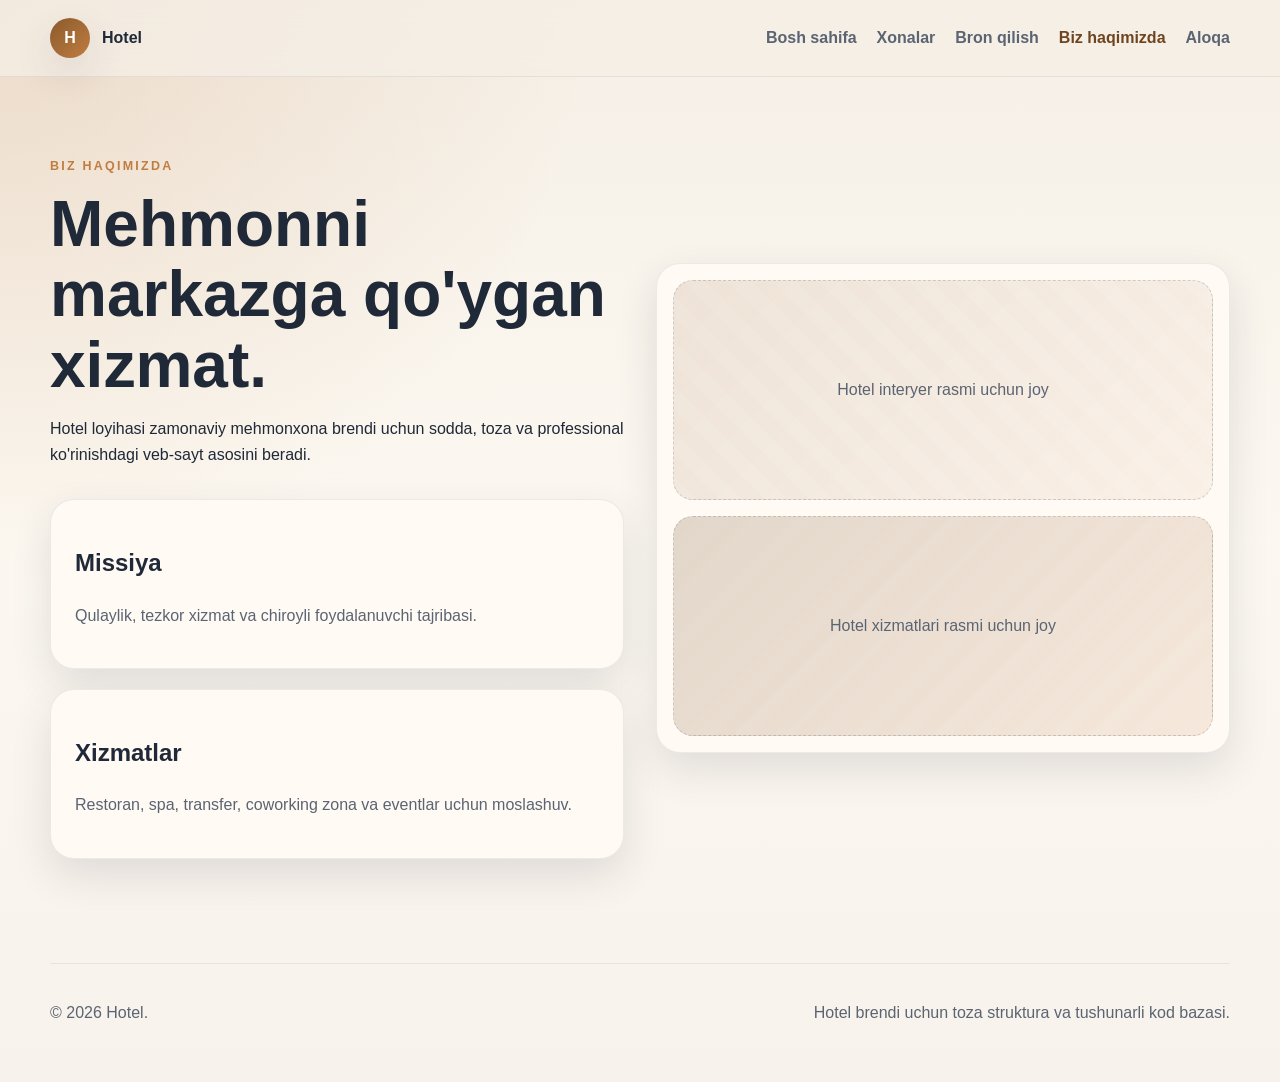
==== about.html @ 444945fe "Project initialized" ====
<!doctype html>
<html lang="uz">
  <head>
    <meta charset="UTF-8" />
    <meta name="viewport" content="width=device-width, initial-scale=1.0" />
    <meta
      name="description"
      content="Hotel haqida sahifasi - tarix, xizmatlar va jamoa."
    />
    <title>Hotel | Biz haqimizda</title>
    <link rel="stylesheet" href="css/styles.css" />
    <script src="js/main.js" defer></script>
  </head>
  <body>
    <header class="site-header" data-header>
      <div class="container nav-shell">
        <a class="brand" href="index.html"
          ><span class="brand-mark">H</span
          ><span class="brand-text">Hotel</span></a
        >
        <button
          class="nav-toggle"
          type="button"
          aria-expanded="false"
          aria-controls="site-nav"
        >
          <span></span><span></span><span></span>
          <span class="sr-only">Menyuni ochish</span>
        </button>
        <nav class="site-nav" id="site-nav" data-nav>
          <a href="index.html">Bosh sahifa</a>
          <a href="rooms.html">Xonalar</a>
          <a href="booking.html">Bron qilish</a>
          <a class="active" href="about.html">Biz haqimizda</a>
          <a href="contact.html">Aloqa</a>
        </nav>
      </div>
    </header>

    <main class="section" data-reveal>
      <div class="container about-layout">
        <div>
          <p class="eyebrow">Biz haqimizda</p>
          <h1>Mehmonni markazga qo'ygan xizmat.</h1>
          <p>
            Hotel loyihasi zamonaviy mehmonxona brendi uchun sodda, toza va
            professional ko'rinishdagi veb-sayt asosini beradi.
          </p>
          <div class="timeline">
            <article class="card timeline-item">
              <h2>Missiya</h2>
              <p>
                Qulaylik, tezkor xizmat va chiroyli foydalanuvchi tajribasi.
              </p>
            </article>
            <article class="card timeline-item">
              <h2>Xizmatlar</h2>
              <p>
                Restoran, spa, transfer, coworking zona va eventlar uchun
                moslashuv.
              </p>
            </article>
          </div>
        </div>
        <div class="card image-stack">
          <div class="image-placeholder image-placeholder--medium">
            Hotel interyer rasmi uchun joy
          </div>
          <div
            class="image-placeholder image-placeholder--medium image-placeholder--accent"
          >
            Hotel xizmatlari rasmi uchun joy
          </div>
        </div>
      </div>
    </main>

    <footer class="site-footer">
      <div class="container footer-grid">
        <p>&copy; <span data-year></span> Hotel.</p>
        <p>Hotel brendi uchun toza struktura va tushunarli kod bazasi.</p>
      </div>
    </footer>
  </body>
</html>
---- css/styles.css ----
:root {
  --bg: #f5efe6;
  --bg-alt: #efe4d3;
  --surface: #fffaf4;
  --surface-strong: #ffffff;
  --text: #1f2937;
  --muted: #5b6472;
  --brand: #8a5a2b;
  --brand-dark: #6f4520;
  --accent: #c07d41;
  --border: rgba(31, 41, 55, 0.12);
  --shadow: 0 16px 40px rgba(31, 41, 55, 0.12);
  --radius: 24px;
  --container: 1180px;
}

* {
  box-sizing: border-box;
}

html {
  scroll-behavior: smooth;
}

body {
  margin: 0;
  font-family: 'Segoe UI', 'Helvetica Neue', Arial, sans-serif;
  background:
    radial-gradient(
      circle at top left,
      rgba(192, 125, 65, 0.18),
      transparent 35%
    ),
    linear-gradient(180deg, var(--bg), #fcf8f1 50%, #f7f2eb 100%);
  color: var(--text);
  line-height: 1.6;
}

a {
  color: inherit;
  text-decoration: none;
}

img {
  max-width: 100%;
  display: block;
}

button,
input,
select,
textarea {
  font: inherit;
}

.container {
  width: min(100% - 2rem, var(--container));
  margin-inline: auto;
}

.section {
  padding: 5rem 0;
}

.section-muted {
  background: rgba(255, 255, 255, 0.55);
}

.site-header {
  position: sticky;
  top: 0;
  z-index: 20;
  backdrop-filter: blur(16px);
  background: rgba(245, 239, 230, 0.78);
  border-bottom: 1px solid rgba(31, 41, 55, 0.08);
}

.nav-shell {
  min-height: 76px;
  display: flex;
  align-items: center;
  justify-content: space-between;
  gap: 1rem;
}

.brand {
  display: inline-flex;
  align-items: center;
  gap: 0.75rem;
  font-weight: 700;
}

.brand-mark {
  width: 2.5rem;
  height: 2.5rem;
  display: grid;
  place-items: center;
  border-radius: 50%;
  color: #fff;
  background: linear-gradient(135deg, var(--brand), var(--accent));
  box-shadow: var(--shadow);
}

.site-nav {
  display: flex;
  align-items: center;
  gap: 1.25rem;
}

.site-nav a {
  color: var(--muted);
  font-weight: 600;
  transition: color 0.2s ease;
}

.site-nav a:hover,
.site-nav a.active {
  color: var(--brand-dark);
}

.nav-toggle {
  display: none;
  width: 3rem;
  height: 3rem;
  border: 1px solid var(--border);
  border-radius: 14px;
  background: var(--surface);
  align-items: center;
  justify-content: center;
  gap: 0.22rem;
  flex-direction: column;
}

.nav-toggle span {
  width: 1.25rem;
  height: 2px;
  border-radius: 999px;
  background: var(--text);
}

.hero-grid,
.split-layout,
.booking-layout,
.about-layout,
.contact-layout {
  display: grid;
  gap: 2rem;
  align-items: center;
}

.hero-grid,
.split-layout,
.about-layout,
.contact-layout {
  grid-template-columns: repeat(2, minmax(0, 1fr));
}

.hero-copy h1,
.section-heading h2,
.booking-layout h1,
.about-layout h1,
.contact-card h1 {
  margin: 0 0 1rem;
  line-height: 1.1;
}

.hero-copy h1,
.booking-layout h1,
.about-layout h1,
.contact-card h1 {
  font-size: clamp(2.5rem, 5vw, 4.75rem);
}

.section-heading {
  margin-bottom: 2rem;
}

.section-heading h2 {
  font-size: clamp(1.9rem, 3vw, 2.75rem);
}

.eyebrow {
  margin: 0 0 0.75rem;
  text-transform: uppercase;
  letter-spacing: 0.18em;
  font-size: 0.78rem;
  font-weight: 700;
  color: var(--accent);
}

.hero-copy p,
.section-heading p,
.feature-card p,
.room-card p,
.summary-note,
.timeline-item p,
.contact-info p {
  color: var(--muted);
}

.hero-actions {
  display: flex;
  flex-wrap: wrap;
  gap: 1rem;
  margin: 2rem 0;
}

.btn {
  display: inline-flex;
  align-items: center;
  justify-content: center;
  min-height: 3rem;
  padding: 0.85rem 1.25rem;
  border-radius: 999px;
  border: 1px solid transparent;
  font-weight: 700;
  transition:
    transform 0.2s ease,
    background 0.2s ease,
    border-color 0.2s ease;
}

.btn:hover {
  transform: translateY(-1px);
}

.btn-primary {
  color: #fff;
  background: linear-gradient(135deg, var(--brand), var(--accent));
}

.btn-secondary,
.filter-btn {
  background: var(--surface);
  border-color: var(--border);
  color: var(--text);
}

.hero-stats {
  list-style: none;
  padding: 0;
  margin: 2rem 0 0;
  display: grid;
  grid-template-columns: repeat(3, minmax(0, 1fr));
  gap: 1rem;
}

.hero-stats li,
.summary-row {
  padding: 1rem;
  border-radius: 18px;
  background: rgba(255, 255, 255, 0.68);
  border: 1px solid rgba(31, 41, 55, 0.08);
}

.hero-stats strong {
  display: block;
  font-size: 1.7rem;
}

.card {
  background: var(--surface);
  border: 1px solid rgba(31, 41, 55, 0.08);
  border-radius: var(--radius);
  box-shadow: var(--shadow);
}

.hero-visual {
  position: relative;
  padding: 1rem;
}

.floating-card {
  position: absolute;
  right: 1.5rem;
  bottom: 1.5rem;
  padding: 1rem 1.25rem;
  border-radius: 18px;
  background: rgba(255, 255, 255, 0.92);
  box-shadow: var(--shadow);
}

.feature-grid,
.room-grid,
.timeline {
  display: grid;
  gap: 1.25rem;
}

.feature-grid {
  grid-template-columns: repeat(3, minmax(0, 1fr));
}

.feature-card,
.timeline-item,
.summary-card,
.form-card,
.contact-card,
.contact-info,
.checklist-card {
  padding: 1.5rem;
}

.split-heading {
  display: flex;
  align-items: flex-end;
  justify-content: space-between;
  gap: 1rem;
  flex-wrap: wrap;
}

.room-filters {
  display: flex;
  flex-wrap: wrap;
  gap: 0.75rem;
}

.filter-btn {
  padding: 0.8rem 1rem;
  border-radius: 999px;
  cursor: pointer;
}

.filter-btn.is-active {
  color: #fff;
  background: var(--brand);
  border-color: var(--brand);
}

.room-grid {
  grid-template-columns: repeat(2, minmax(0, 1fr));
}

.room-card {
  overflow: hidden;
}

.room-card-body {
  padding: 1.25rem;
}

.room-meta {
  display: flex;
  align-items: center;
  justify-content: space-between;
  gap: 1rem;
  margin-top: 1rem;
}

.booking-layout,
.contact-layout {
  grid-template-columns: 1.15fr 0.85fr;
}

.booking-form,
.contact-form {
  display: grid;
  gap: 1rem;
}

.booking-form label,
.contact-form label {
  display: grid;
  gap: 0.45rem;
  font-weight: 600;
}

.booking-form input,
.booking-form select,
.contact-form input,
.contact-form textarea {
  width: 100%;
  padding: 0.9rem 1rem;
  border-radius: 14px;
  border: 1px solid var(--border);
  background: rgba(255, 255, 255, 0.8);
}

.summary-row {
  display: flex;
  justify-content: space-between;
  align-items: center;
  margin-bottom: 1rem;
}

.timeline {
  margin-top: 2rem;
}

.image-stack {
  padding: 1rem;
  display: grid;
  gap: 1rem;
}

.image-placeholder {
  border-radius: 20px;
  border: 1px dashed rgba(31, 41, 55, 0.18);
  display: grid;
  place-items: center;
  text-align: center;
  color: var(--muted);
  background:
    linear-gradient(135deg, rgba(138, 90, 43, 0.14), rgba(192, 125, 65, 0.08)),
    repeating-linear-gradient(
      45deg,
      rgba(255, 255, 255, 0.3) 0 16px,
      transparent 16px 32px
    );
}

.image-placeholder--large {
  min-height: 460px;
}

.image-placeholder--medium {
  min-height: 220px;
}

.image-placeholder--room {
  min-height: 220px;
  border-radius: 0;
}

.image-placeholder--map {
  min-height: 230px;
  margin-top: 1rem;
}

.image-placeholder--accent {
  background:
    linear-gradient(135deg, rgba(111, 69, 32, 0.2), rgba(192, 125, 65, 0.14)),
    repeating-linear-gradient(
      135deg,
      rgba(255, 255, 255, 0.22) 0 14px,
      transparent 14px 28px
    );
}

.text-link {
  display: inline-flex;
  margin-top: 1rem;
  font-weight: 700;
  color: var(--brand-dark);
}

.clean-list {
  margin: 0;
  padding-left: 1.15rem;
  display: grid;
  gap: 0.8rem;
}

.site-footer {
  padding: 1.5rem 0 2.5rem;
  color: var(--muted);
}

.footer-grid {
  display: flex;
  justify-content: space-between;
  gap: 1rem;
  flex-wrap: wrap;
  border-top: 1px solid rgba(31, 41, 55, 0.08);
  padding-top: 1.25rem;
}

.sr-only {
  position: absolute;
  width: 1px;
  height: 1px;
  padding: 0;
  margin: -1px;
  overflow: hidden;
  clip: rect(0, 0, 0, 0);
  white-space: nowrap;
  border: 0;
}

[data-reveal] {
  opacity: 0;
  transform: translateY(18px);
  transition:
    opacity 0.7s ease,
    transform 0.7s ease;
}

[data-reveal].is-visible {
  opacity: 1;
  transform: translateY(0);
}

@media (max-width: 900px) {
  .hero-grid,
  .split-layout,
  .feature-grid,
  .room-grid,
  .booking-layout,
  .about-layout,
  .contact-layout {
    grid-template-columns: 1fr;
  }

  .nav-toggle {
    display: inline-flex;
  }

  .site-nav {
    position: absolute;
    top: 76px;
    right: 1rem;
    left: 1rem;
    display: grid;
    gap: 0;
    background: rgba(255, 250, 244, 0.98);
    border: 1px solid rgba(31, 41, 55, 0.08);
    border-radius: 20px;
    overflow: hidden;
    box-shadow: var(--shadow);
    max-height: 0;
    opacity: 0;
    pointer-events: none;
    transition:
      max-height 0.25s ease,
      opacity 0.25s ease;
  }

  .site-nav.is-open {
    max-height: 420px;
    opacity: 1;
    pointer-events: auto;
  }

  .site-nav a {
    padding: 1rem 1.1rem;
    border-bottom: 1px solid rgba(31, 41, 55, 0.06);
  }

  .site-nav a:last-child {
    border-bottom: 0;
  }

  .hero-stats {
    grid-template-columns: 1fr;
  }
}

@media (max-width: 640px) {
  .section {
    padding: 3.5rem 0;
  }

  .container {
    width: min(100% - 1.2rem, var(--container));
  }

  .floating-card {
    position: static;
    margin-top: 1rem;
  }

  .room-meta,
  .summary-row,
  .footer-grid {
    flex-direction: column;
    align-items: flex-start;
  }
}
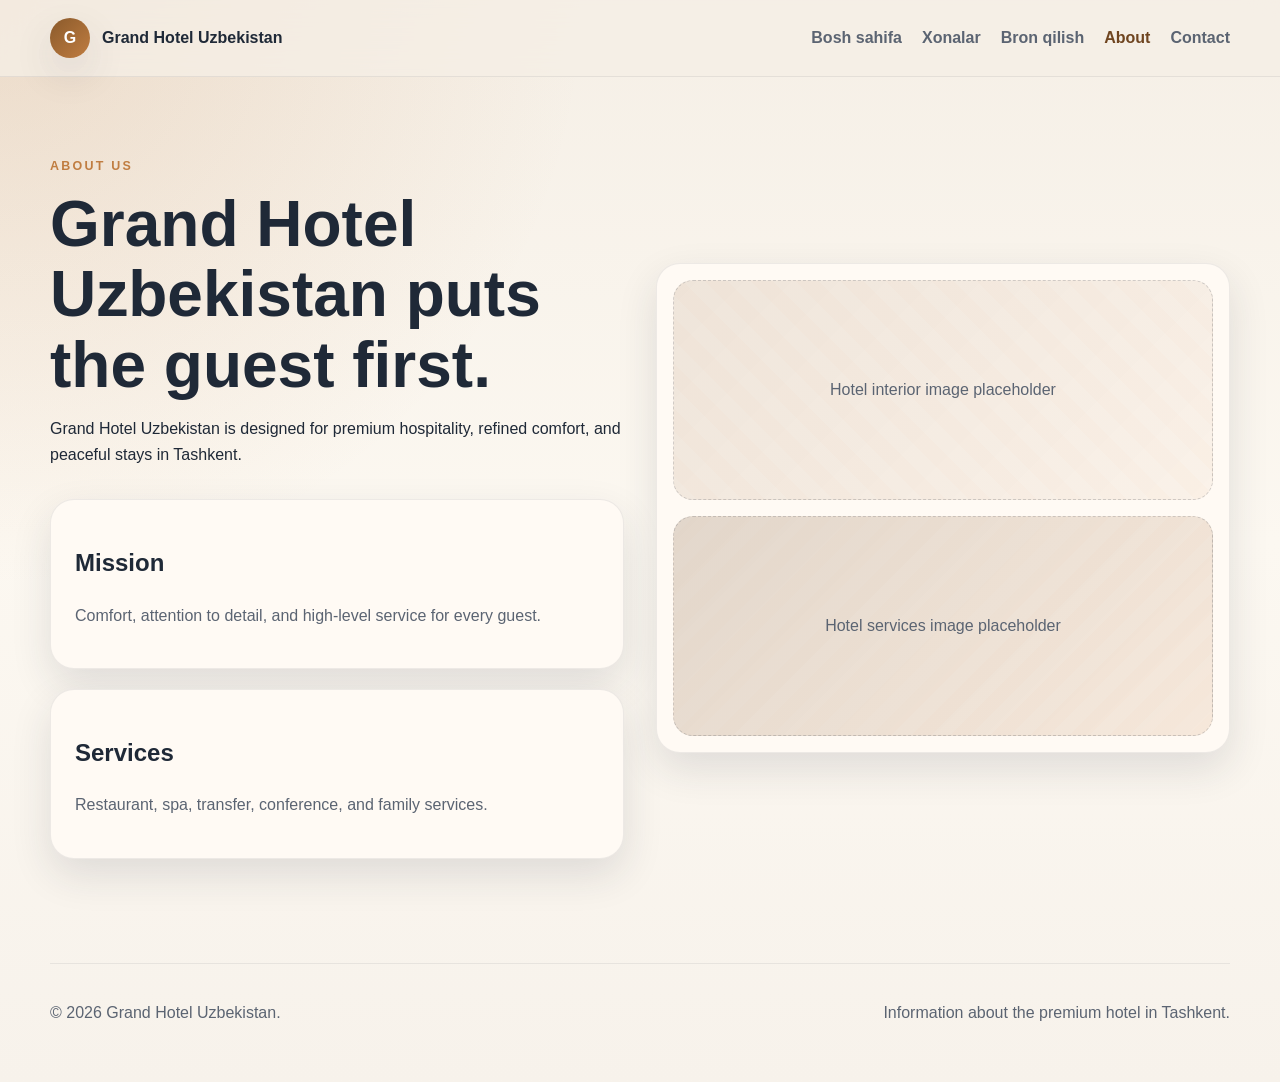
==== commit 1fb60c5b: "Change language" ====
--- a/about.html
+++ b/about.html
@@ -1,13 +1,13 @@
 <!doctype html>
-<html lang="uz">
+<html lang="en">
   <head>
     <meta charset="UTF-8" />
     <meta name="viewport" content="width=device-width, initial-scale=1.0" />
     <meta
       name="description"
-      content="Hotel haqida sahifasi - tarix, xizmatlar va jamoa."
+      content="About Grand Hotel Uzbekistan - history, services, and hotel atmosphere."
     />
-    <title>Hotel | Biz haqimizda</title>
+    <title>Grand Hotel Uzbekistan | About</title>
     <link rel="stylesheet" href="css/styles.css" />
     <script src="js/main.js" defer></script>
   </head>
@@ -15,8 +15,8 @@
     <header class="site-header" data-header>
       <div class="container nav-shell">
         <a class="brand" href="index.html"
-          ><span class="brand-mark">H</span
-          ><span class="brand-text">Hotel</span></a
+          ><span class="brand-mark">G</span
+          ><span class="brand-text">Grand Hotel Uzbekistan</span></a
         >
         <button
           class="nav-toggle"
@@ -31,8 +31,8 @@
           <a href="index.html">Bosh sahifa</a>
           <a href="rooms.html">Xonalar</a>
           <a href="booking.html">Bron qilish</a>
-          <a class="active" href="about.html">Biz haqimizda</a>
-          <a href="contact.html">Aloqa</a>
+          <a class="active" href="about.html">About</a>
+          <a href="contact.html">Contact</a>
         </nav>
       </div>
     </header>
@@ -40,36 +40,34 @@
     <main class="section" data-reveal>
       <div class="container about-layout">
         <div>
-          <p class="eyebrow">Biz haqimizda</p>
-          <h1>Mehmonni markazga qo'ygan xizmat.</h1>
+          <p class="eyebrow">About us</p>
+          <h1>Grand Hotel Uzbekistan puts the guest first.</h1>
           <p>
-            Hotel loyihasi zamonaviy mehmonxona brendi uchun sodda, toza va
-            professional ko'rinishdagi veb-sayt asosini beradi.
+            Grand Hotel Uzbekistan is designed for premium hospitality, refined
+            comfort, and peaceful stays in Tashkent.
           </p>
           <div class="timeline">
             <article class="card timeline-item">
-              <h2>Missiya</h2>
+              <h2>Mission</h2>
               <p>
-                Qulaylik, tezkor xizmat va chiroyli foydalanuvchi tajribasi.
+                Comfort, attention to detail, and high-level service for every
+                guest.
               </p>
             </article>
             <article class="card timeline-item">
-              <h2>Xizmatlar</h2>
-              <p>
-                Restoran, spa, transfer, coworking zona va eventlar uchun
-                moslashuv.
-              </p>
+              <h2>Services</h2>
+              <p>Restaurant, spa, transfer, conference, and family services.</p>
             </article>
           </div>
         </div>
         <div class="card image-stack">
           <div class="image-placeholder image-placeholder--medium">
-            Hotel interyer rasmi uchun joy
+            Hotel interior image placeholder
           </div>
           <div
             class="image-placeholder image-placeholder--medium image-placeholder--accent"
           >
-            Hotel xizmatlari rasmi uchun joy
+            Hotel services image placeholder
           </div>
         </div>
       </div>
@@ -77,8 +75,8 @@
 
     <footer class="site-footer">
       <div class="container footer-grid">
-        <p>&copy; <span data-year></span> Hotel.</p>
-        <p>Hotel brendi uchun toza struktura va tushunarli kod bazasi.</p>
+        <p>&copy; <span data-year></span> Grand Hotel Uzbekistan.</p>
+        <p>Information about the premium hotel in Tashkent.</p>
       </div>
     </footer>
   </body>
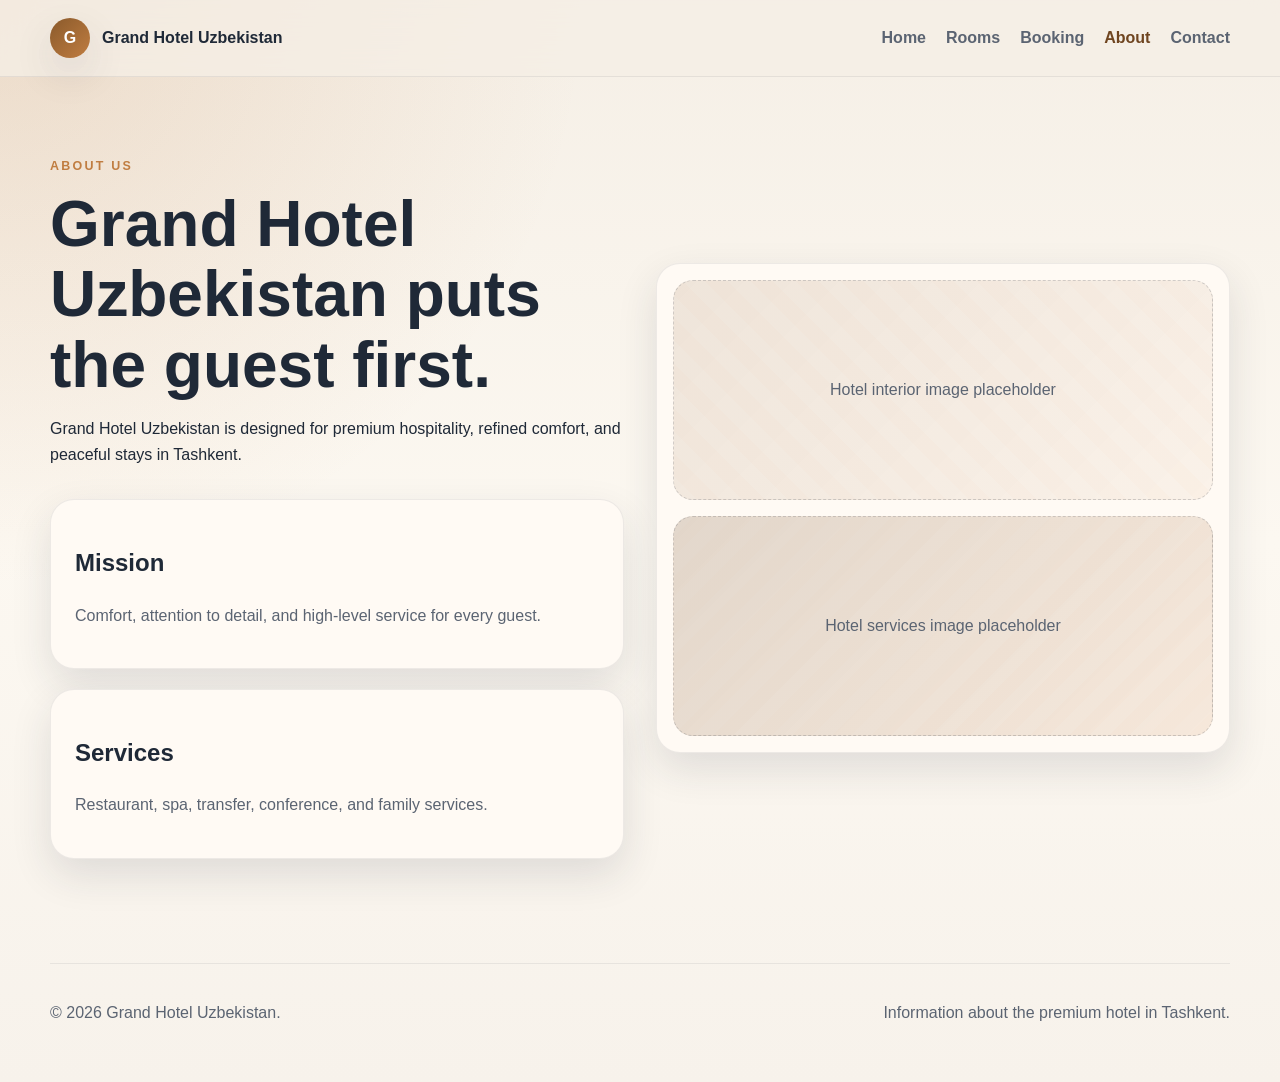
==== commit 55893a21: "Hello World Co-authored-by: Copilot <copilot@github.com>" ====
--- a/about.html
+++ b/about.html
@@ -25,12 +25,12 @@
           aria-controls="site-nav"
         >
           <span></span><span></span><span></span>
-          <span class="sr-only">Menyuni ochish</span>
+          <span class="sr-only">Open menu</span>
         </button>
         <nav class="site-nav" id="site-nav" data-nav>
-          <a href="index.html">Bosh sahifa</a>
-          <a href="rooms.html">Xonalar</a>
-          <a href="booking.html">Bron qilish</a>
+          <a href="index.html">Home</a>
+          <a href="rooms.html">Rooms</a>
+          <a href="booking.html">Booking</a>
           <a class="active" href="about.html">About</a>
           <a href="contact.html">Contact</a>
         </nav>
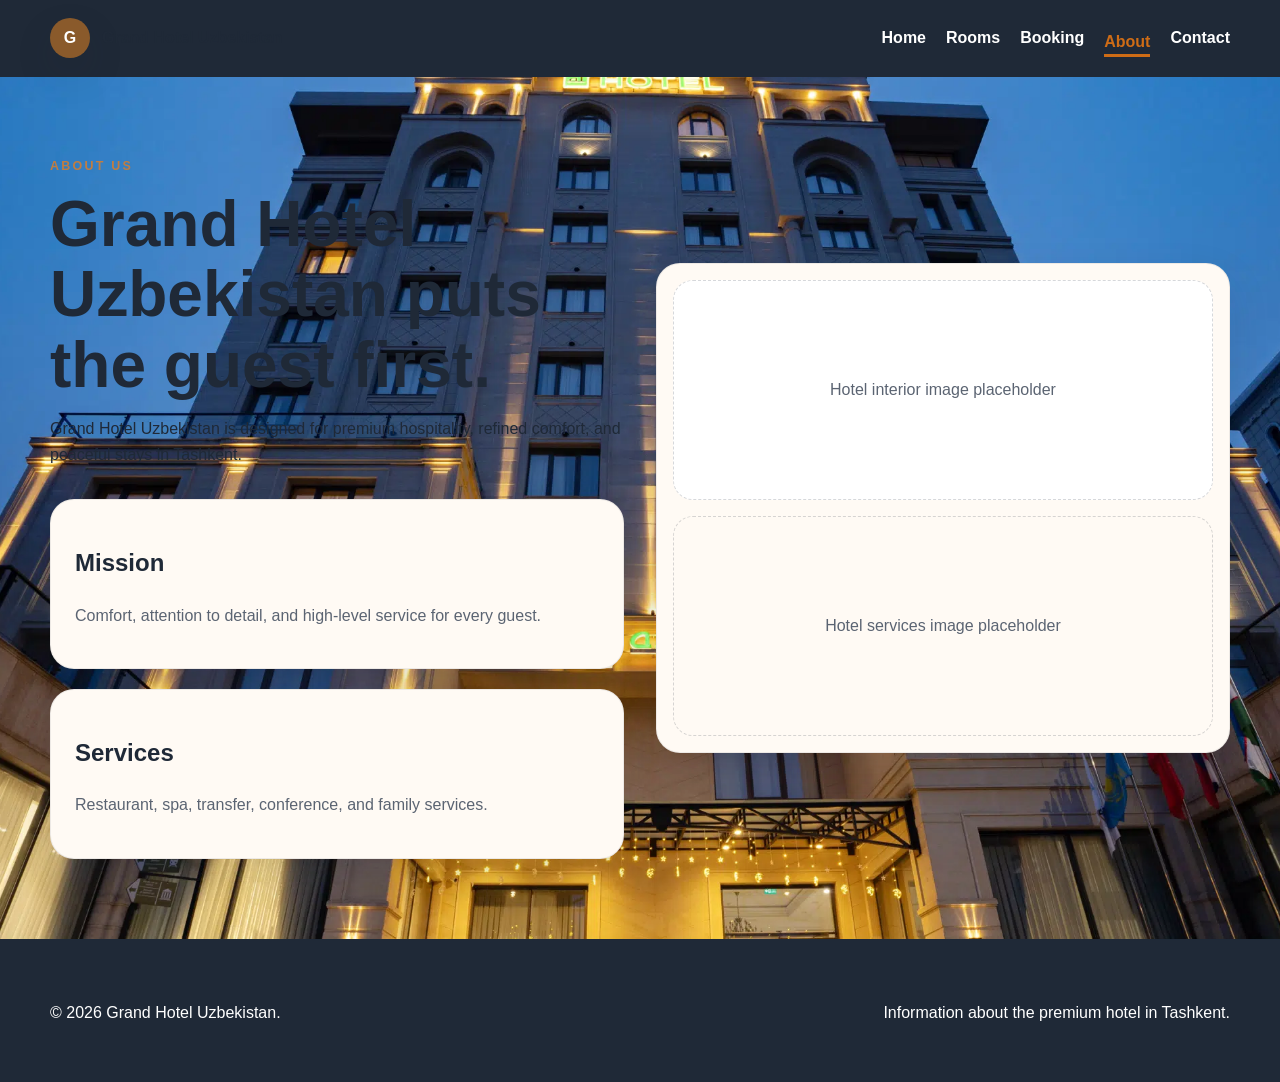
==== commit 97647374: "Project updated" ====
--- a/about.html
+++ b/about.html
@@ -37,7 +37,7 @@
       </div>
     </header>
 
-    <main class="section" data-reveal>
+    <main class="section about-section" data-reveal>
       <div class="container about-layout">
         <div>
           <p class="eyebrow">About us</p>
--- a/css/styles.css
+++ b/css/styles.css
@@ -6,7 +6,7 @@
   --text: #1f2937;
   --muted: #5b6472;
   --brand: #8a5a2b;
-  --brand-dark: #6f4520;
+  --brand-dark: #ce6c16;
   --accent: #c07d41;
   --border: rgba(31, 41, 55, 0.12);
   --shadow: 0 16px 40px rgba(31, 41, 55, 0.12);
@@ -25,13 +25,8 @@
 body {
   margin: 0;
   font-family: 'Segoe UI', 'Helvetica Neue', Arial, sans-serif;
-  background:
-    radial-gradient(
-      circle at top left,
-      rgba(192, 125, 65, 0.18),
-      transparent 35%
-    ),
-    linear-gradient(180deg, var(--bg), #fcf8f1 50%, #f7f2eb 100%);
+  background: url('../assets/images/bg-pattern.webp') center top / cover
+    no-repeat;
   color: var(--text);
   line-height: 1.6;
 }
@@ -63,15 +58,22 @@
 }
 
 .section-muted {
-  background: rgba(255, 255, 255, 0.55);
+  background: var(--surface);
+}
+
+.about-section {
+  background: transparent;
+}
+
+.contact-section {
+  background: transparent;
 }
 
 .site-header {
   position: sticky;
   top: 0;
   z-index: 20;
-  backdrop-filter: blur(16px);
-  background: rgba(245, 239, 230, 0.78);
+  background: #1f2937;
   border-bottom: 1px solid rgba(31, 41, 55, 0.08);
 }
 
@@ -97,7 +99,7 @@
   place-items: center;
   border-radius: 50%;
   color: #fff;
-  background: linear-gradient(135deg, var(--brand), var(--accent));
+  background: var(--brand);
   box-shadow: var(--shadow);
 }
 
@@ -108,14 +110,17 @@
 }
 
 .site-nav a {
-  color: var(--muted);
+  color: #ffffff;
   font-weight: 600;
-  transition: color 0.2s ease;
+  transition: color 0.5s ease;
 }
 
 .site-nav a:hover,
 .site-nav a.active {
   color: var(--brand-dark);
+  border-bottom: 3px solid var(--brand-dark);
+  position: relative;
+  top: 5px;
 }
 
 .nav-toggle {
@@ -136,6 +141,32 @@
   height: 2px;
   border-radius: 999px;
   background: var(--text);
+}
+
+.hero {
+  position: relative;
+  background: transparent;
+  overflow: hidden;
+}
+
+.hero .container {
+  position: relative;
+  z-index: 1;
+}
+
+.hero-copy {
+  padding: 2rem;
+  border-radius: var(--radius);
+  background: var(--surface-strong);
+  border: 1px solid rgba(31, 41, 55, 0.08);
+  box-shadow: var(--shadow);
+}
+
+.hero .hero-copy h1,
+.hero .hero-copy p,
+.hero .eyebrow {
+  color: var(--text) !important;
+  text-shadow: none;
 }
 
 .hero-grid,
@@ -203,6 +234,17 @@
   flex-wrap: wrap;
   gap: 1rem;
   margin: 2rem 0;
+}
+
+.hero .btn-secondary {
+  background: var(--surface) !important;
+  border-color: var(--border) !important;
+  color: var(--text) !important;
+}
+
+.hero .btn-secondary:hover {
+  background: var(--surface-strong) !important;
+  border-color: var(--brand) !important;
 }
 
 .btn {
@@ -226,7 +268,7 @@
 
 .btn-primary {
   color: #fff;
-  background: linear-gradient(135deg, var(--brand), var(--accent));
+  background: var(--brand);
 }
 
 .btn-secondary,
@@ -245,17 +287,25 @@
   gap: 1rem;
 }
 
-.hero-stats li,
-.summary-row {
-  padding: 1rem;
+.hero .hero-stats li {
+  padding: 1.5rem;
   border-radius: 18px;
-  background: rgba(255, 255, 255, 0.68);
-  border: 1px solid rgba(31, 41, 55, 0.08);
-}
-
-.hero-stats strong {
+  background: var(--surface-strong) !important;
+  border: 1px solid rgba(31, 41, 55, 0.08) !important;
+  text-align: center;
+}
+
+.hero .hero-stats strong {
+  color: var(--brand-dark);
   display: block;
-  font-size: 1.7rem;
+  font-size: 1.9rem;
+  margin-bottom: 0.5rem;
+}
+
+.hero .hero-stats span {
+  color: var(--muted);
+  font-size: 0.95rem;
+  display: block;
 }
 
 .card {
@@ -276,7 +326,7 @@
   bottom: 1.5rem;
   padding: 1rem 1.25rem;
   border-radius: 18px;
-  background: rgba(255, 255, 255, 0.92);
+  background: var(--surface-strong);
   box-shadow: var(--shadow);
 }
 
@@ -373,7 +423,7 @@
   padding: 0.9rem 1rem;
   border-radius: 14px;
   border: 1px solid var(--border);
-  background: rgba(255, 255, 255, 0.8);
+  background: var(--surface-strong);
 }
 
 .summary-row {
@@ -400,13 +450,7 @@
   place-items: center;
   text-align: center;
   color: var(--muted);
-  background:
-    linear-gradient(135deg, rgba(138, 90, 43, 0.14), rgba(192, 125, 65, 0.08)),
-    repeating-linear-gradient(
-      45deg,
-      rgba(255, 255, 255, 0.3) 0 16px,
-      transparent 16px 32px
-    );
+  background: var(--surface-strong);
 }
 
 .image-placeholder--large {
@@ -428,13 +472,7 @@
 }
 
 .image-placeholder--accent {
-  background:
-    linear-gradient(135deg, rgba(111, 69, 32, 0.2), rgba(192, 125, 65, 0.14)),
-    repeating-linear-gradient(
-      135deg,
-      rgba(255, 255, 255, 0.22) 0 14px,
-      transparent 14px 28px
-    );
+  background: var(--surface);
 }
 
 .text-link {
@@ -453,7 +491,8 @@
 
 .site-footer {
   padding: 1.5rem 0 2.5rem;
-  color: var(--muted);
+  background-color: #1f2937;
+  color: white;
 }
 
 .footer-grid {
@@ -512,7 +551,7 @@
     left: 1rem;
     display: grid;
     gap: 0;
-    background: rgba(255, 250, 244, 0.98);
+    background: var(--surface-strong);
     border: 1px solid rgba(31, 41, 55, 0.08);
     border-radius: 20px;
     overflow: hidden;
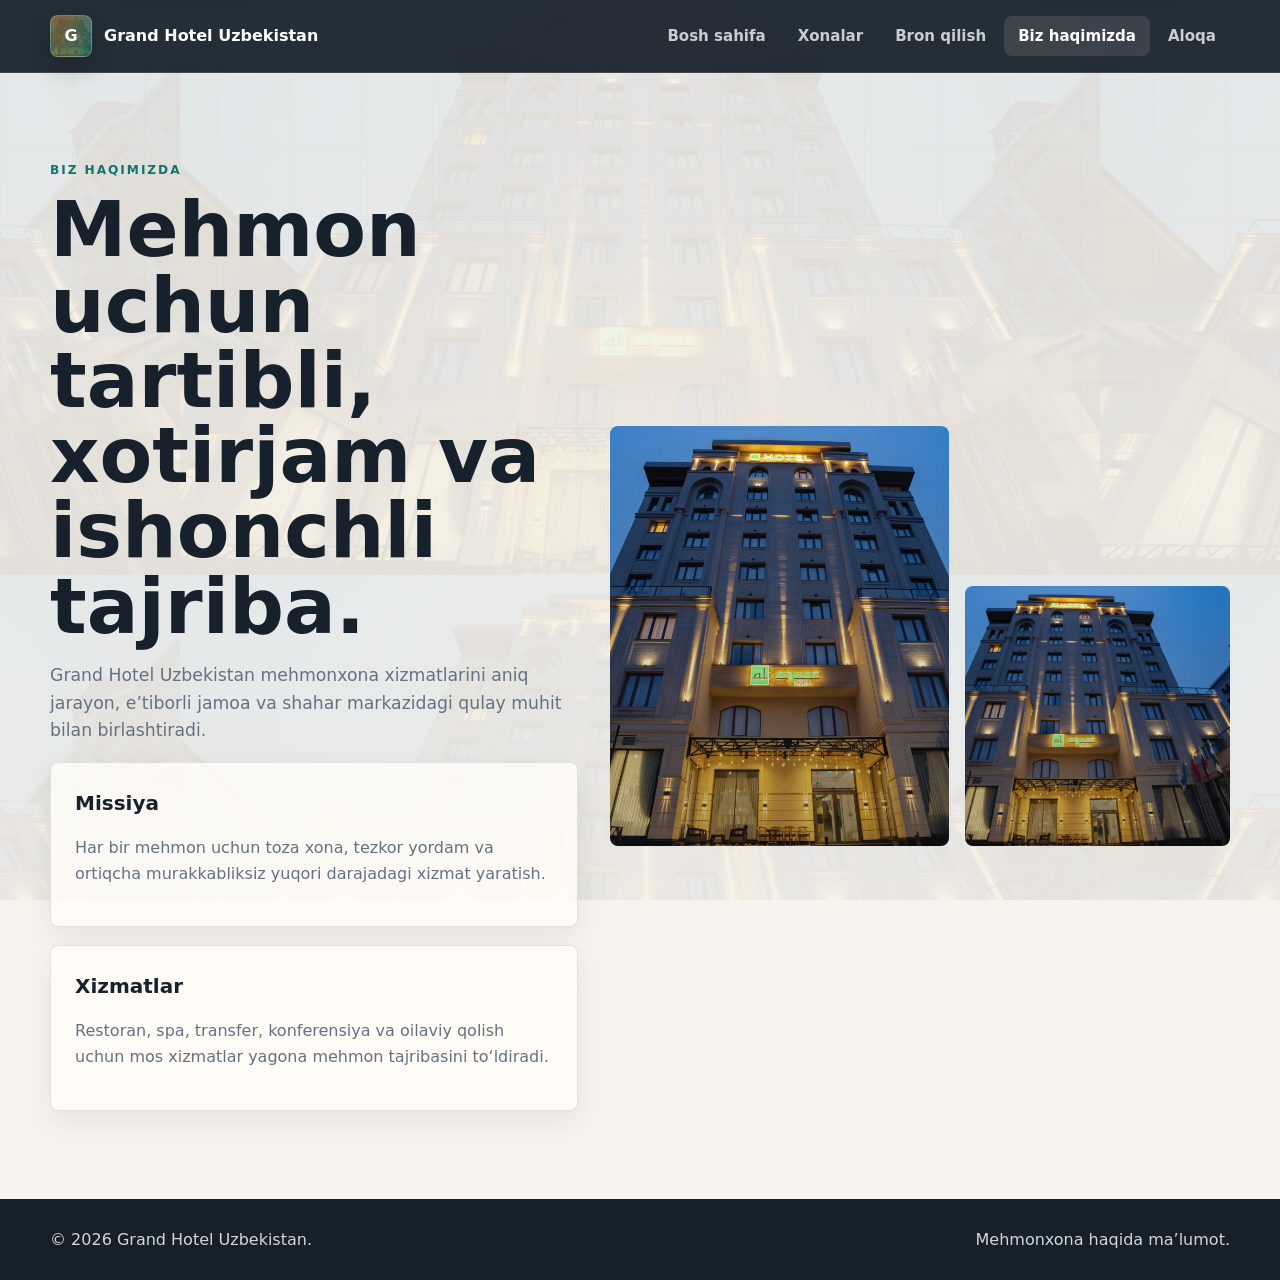
==== commit ea818c51: "Another style gives in project" ====
--- a/about.html
+++ b/about.html
@@ -1,23 +1,23 @@
 <!doctype html>
-<html lang="en">
+<html lang="uz">
   <head>
     <meta charset="UTF-8" />
     <meta name="viewport" content="width=device-width, initial-scale=1.0" />
     <meta
       name="description"
-      content="About Grand Hotel Uzbekistan - history, services, and hotel atmosphere."
+      content="Grand Hotel Uzbekistan haqida - xizmatlar, missiya va mehmonxona muhiti."
     />
-    <title>Grand Hotel Uzbekistan | About</title>
+    <title>Grand Hotel Uzbekistan | Biz haqimizda</title>
     <link rel="stylesheet" href="css/styles.css" />
     <script src="js/main.js" defer></script>
   </head>
   <body>
     <header class="site-header" data-header>
       <div class="container nav-shell">
-        <a class="brand" href="index.html"
-          ><span class="brand-mark">G</span
-          ><span class="brand-text">Grand Hotel Uzbekistan</span></a
-        >
+        <a class="brand" href="index.html">
+          <span class="brand-mark">G</span>
+          <span class="brand-text">Grand Hotel Uzbekistan</span>
+        </a>
         <button
           class="nav-toggle"
           type="button"
@@ -25,50 +25,47 @@
           aria-controls="site-nav"
         >
           <span></span><span></span><span></span>
-          <span class="sr-only">Open menu</span>
+          <span class="sr-only">Menyuni ochish</span>
         </button>
         <nav class="site-nav" id="site-nav" data-nav>
-          <a href="index.html">Home</a>
-          <a href="rooms.html">Rooms</a>
-          <a href="booking.html">Booking</a>
-          <a class="active" href="about.html">About</a>
-          <a href="contact.html">Contact</a>
+          <a href="index.html">Bosh sahifa</a>
+          <a href="rooms.html">Xonalar</a>
+          <a href="booking.html">Bron qilish</a>
+          <a class="active" href="about.html">Biz haqimizda</a>
+          <a href="contact.html">Aloqa</a>
         </nav>
       </div>
     </header>
 
-    <main class="section about-section" data-reveal>
+    <main class="section" data-reveal>
       <div class="container about-layout">
         <div>
-          <p class="eyebrow">About us</p>
-          <h1>Grand Hotel Uzbekistan puts the guest first.</h1>
-          <p>
-            Grand Hotel Uzbekistan is designed for premium hospitality, refined
-            comfort, and peaceful stays in Tashkent.
+          <p class="eyebrow">Biz haqimizda</p>
+          <h1>Mehmon uchun tartibli, xotirjam va ishonchli tajriba.</h1>
+          <p class="lead">
+            Grand Hotel Uzbekistan mehmonxona xizmatlarini aniq jarayon,
+            e’tiborli jamoa va shahar markazidagi qulay muhit bilan birlashtiradi.
           </p>
           <div class="timeline">
             <article class="card timeline-item">
-              <h2>Mission</h2>
+              <h2>Missiya</h2>
               <p>
-                Comfort, attention to detail, and high-level service for every
-                guest.
+                Har bir mehmon uchun toza xona, tezkor yordam va ortiqcha
+                murakkabliksiz yuqori darajadagi xizmat yaratish.
               </p>
             </article>
             <article class="card timeline-item">
-              <h2>Services</h2>
-              <p>Restaurant, spa, transfer, conference, and family services.</p>
+              <h2>Xizmatlar</h2>
+              <p>
+                Restoran, spa, transfer, konferensiya va oilaviy qolish uchun
+                mos xizmatlar yagona mehmon tajribasini to‘ldiradi.
+              </p>
             </article>
           </div>
         </div>
-        <div class="card image-stack">
-          <div class="image-placeholder image-placeholder--medium">
-            Hotel interior image placeholder
-          </div>
-          <div
-            class="image-placeholder image-placeholder--medium image-placeholder--accent"
-          >
-            Hotel services image placeholder
-          </div>
+        <div class="image-stack" aria-label="Mehmonxona vizual muhiti">
+          <div class="image-panel"></div>
+          <div class="image-panel small"></div>
         </div>
       </div>
     </main>
@@ -76,7 +73,7 @@
     <footer class="site-footer">
       <div class="container footer-grid">
         <p>&copy; <span data-year></span> Grand Hotel Uzbekistan.</p>
-        <p>Information about the premium hotel in Tashkent.</p>
+        <p>Mehmonxona haqida ma’lumot.</p>
       </div>
     </footer>
   </body>
--- a/css/styles.css
+++ b/css/styles.css
@@ -1,17 +1,20 @@
 :root {
-  --bg: #f5efe6;
-  --bg-alt: #efe4d3;
-  --surface: #fffaf4;
-  --surface-strong: #ffffff;
-  --text: #1f2937;
-  --muted: #5b6472;
-  --brand: #8a5a2b;
-  --brand-dark: #ce6c16;
-  --accent: #c07d41;
-  --border: rgba(31, 41, 55, 0.12);
-  --shadow: 0 16px 40px rgba(31, 41, 55, 0.12);
-  --radius: 24px;
+  --bg: #f6f3ed;
+  --surface: #fffdf8;
+  --surface-muted: #ebe3d6;
+  --surface-dark: #162029;
+  --text: #17212b;
+  --muted: #657180;
+  --brand: #8f5f2c;
+  --brand-dark: #5f3818;
+  --accent: #0f766e;
+  --line: rgba(23, 33, 43, 0.12);
+  --line-strong: rgba(23, 33, 43, 0.2);
+  --shadow: 0 18px 50px rgba(22, 32, 41, 0.14);
+  --soft-shadow: 0 10px 28px rgba(22, 32, 41, 0.08);
+  --radius: 8px;
   --container: 1180px;
+  --image: url('../assets/images/bg-pattern.webp');
 }
 
 * {
@@ -24,11 +27,26 @@
 
 body {
   margin: 0;
-  font-family: 'Segoe UI', 'Helvetica Neue', Arial, sans-serif;
-  background: url('../assets/images/bg-pattern.webp') center top / cover
-    no-repeat;
+  font-family:
+    Inter, 'Segoe UI', system-ui, -apple-system, BlinkMacSystemFont, Arial,
+    sans-serif;
   color: var(--text);
+  background:
+    linear-gradient(rgba(246, 243, 237, 0.9), rgba(246, 243, 237, 0.94)),
+    var(--image) center top / 920px auto fixed;
   line-height: 1.6;
+}
+
+body::before {
+  content: '';
+  position: fixed;
+  inset: 0;
+  pointer-events: none;
+  background:
+    linear-gradient(90deg, rgba(23, 33, 43, 0.04) 1px, transparent 1px),
+    linear-gradient(rgba(23, 33, 43, 0.035) 1px, transparent 1px);
+  background-size: 72px 72px;
+  mask-image: linear-gradient(to bottom, rgba(0, 0, 0, 0.45), transparent 70%);
 }
 
 a {
@@ -36,9 +54,10 @@
   text-decoration: none;
 }
 
-img {
+img,
+svg {
+  display: block;
   max-width: 100%;
-  display: block;
 }
 
 button,
@@ -48,125 +67,119 @@
   font: inherit;
 }
 
+button {
+  cursor: pointer;
+}
+
 .container {
-  width: min(100% - 2rem, var(--container));
+  width: min(100% - 32px, var(--container));
   margin-inline: auto;
 }
 
 .section {
-  padding: 5rem 0;
-}
-
-.section-muted {
-  background: var(--surface);
-}
-
-.about-section {
-  background: transparent;
-}
-
-.contact-section {
-  background: transparent;
+  padding: 88px 0;
+}
+
+.section-compact {
+  padding: 64px 0;
+}
+
+.section-band {
+  background: rgba(255, 253, 248, 0.72);
+  border-block: 1px solid rgba(23, 33, 43, 0.08);
 }
 
 .site-header {
   position: sticky;
   top: 0;
-  z-index: 20;
-  background: #1f2937;
-  border-bottom: 1px solid rgba(31, 41, 55, 0.08);
+  z-index: 40;
+  background: rgba(22, 32, 41, 0.93);
+  border-bottom: 1px solid rgba(255, 255, 255, 0.12);
+  backdrop-filter: blur(16px);
 }
 
 .nav-shell {
-  min-height: 76px;
+  min-height: 72px;
   display: flex;
   align-items: center;
   justify-content: space-between;
-  gap: 1rem;
+  gap: 20px;
 }
 
 .brand {
   display: inline-flex;
   align-items: center;
-  gap: 0.75rem;
-  font-weight: 700;
+  gap: 12px;
+  color: #fff;
+  font-weight: 760;
+  letter-spacing: 0;
 }
 
 .brand-mark {
-  width: 2.5rem;
-  height: 2.5rem;
+  width: 42px;
+  height: 42px;
   display: grid;
   place-items: center;
-  border-radius: 50%;
+  border: 1px solid rgba(255, 255, 255, 0.24);
+  border-radius: var(--radius);
   color: #fff;
-  background: var(--brand);
-  box-shadow: var(--shadow);
+  background:
+    linear-gradient(135deg, rgba(143, 95, 44, 0.88), rgba(15, 118, 110, 0.7)),
+    var(--image) center / cover;
+  box-shadow: 0 12px 24px rgba(0, 0, 0, 0.2);
 }
 
 .site-nav {
   display: flex;
   align-items: center;
-  gap: 1.25rem;
+  gap: 4px;
 }
 
 .site-nav a {
-  color: #ffffff;
-  font-weight: 600;
-  transition: color 0.5s ease;
+  min-height: 40px;
+  display: inline-flex;
+  align-items: center;
+  padding: 0 14px;
+  border-radius: var(--radius);
+  color: rgba(255, 255, 255, 0.76);
+  font-size: 0.94rem;
+  font-weight: 680;
+  transition:
+    color 0.2s ease,
+    background 0.2s ease;
 }
 
 .site-nav a:hover,
 .site-nav a.active {
-  color: var(--brand-dark);
-  border-bottom: 3px solid var(--brand-dark);
-  position: relative;
-  top: 5px;
+  color: #fff;
+  background: rgba(255, 255, 255, 0.1);
 }
 
 .nav-toggle {
   display: none;
-  width: 3rem;
-  height: 3rem;
-  border: 1px solid var(--border);
-  border-radius: 14px;
-  background: var(--surface);
+  width: 44px;
+  height: 44px;
+  border: 1px solid rgba(255, 255, 255, 0.18);
+  border-radius: var(--radius);
+  background: rgba(255, 255, 255, 0.08);
   align-items: center;
   justify-content: center;
-  gap: 0.22rem;
   flex-direction: column;
-}
-
-.nav-toggle span {
-  width: 1.25rem;
+  gap: 5px;
+}
+
+.nav-toggle span:not(.sr-only) {
+  width: 20px;
   height: 2px;
   border-radius: 999px;
-  background: var(--text);
+  background: #fff;
 }
 
 .hero {
-  position: relative;
-  background: transparent;
-  overflow: hidden;
-}
-
-.hero .container {
-  position: relative;
-  z-index: 1;
-}
-
-.hero-copy {
-  padding: 2rem;
-  border-radius: var(--radius);
-  background: var(--surface-strong);
-  border: 1px solid rgba(31, 41, 55, 0.08);
-  box-shadow: var(--shadow);
-}
-
-.hero .hero-copy h1,
-.hero .hero-copy p,
-.hero .eyebrow {
-  color: var(--text) !important;
-  text-shadow: none;
+  min-height: calc(100vh - 72px);
+  display: flex;
+  align-items: center;
+  padding: 58px 0 72px;
 }
 
 .hero-grid,
@@ -175,48 +188,80 @@
 .about-layout,
 .contact-layout {
   display: grid;
-  gap: 2rem;
-  align-items: center;
-}
-
-.hero-grid,
+  gap: 32px;
+  align-items: center;
+}
+
+.hero-grid {
+  grid-template-columns: minmax(0, 1.02fr) minmax(360px, 0.98fr);
+}
+
 .split-layout,
-.about-layout,
+.about-layout {
+  grid-template-columns: minmax(0, 0.92fr) minmax(360px, 1.08fr);
+}
+
+.booking-layout,
 .contact-layout {
-  grid-template-columns: repeat(2, minmax(0, 1fr));
+  grid-template-columns: minmax(0, 1.1fr) minmax(320px, 0.9fr);
+}
+
+.hero-copy {
+  max-width: 720px;
+}
+
+.eyebrow {
+  margin: 0 0 12px;
+  color: var(--accent);
+  font-size: 0.76rem;
+  font-weight: 800;
+  letter-spacing: 0.16em;
+  text-transform: uppercase;
+}
+
+h1,
+h2,
+h3,
+p {
+  overflow-wrap: anywhere;
+}
+
+h1,
+h2,
+h3 {
+  color: var(--text);
+  letter-spacing: 0;
 }
 
 .hero-copy h1,
-.section-heading h2,
+.page-title,
 .booking-layout h1,
 .about-layout h1,
 .contact-card h1 {
-  margin: 0 0 1rem;
+  margin: 0 0 18px;
+  font-size: clamp(2.35rem, 6vw, 5.25rem);
+  line-height: 0.98;
+}
+
+.section-heading {
+  max-width: 760px;
+  margin-bottom: 28px;
+}
+
+.split-heading {
+  max-width: none;
+  display: flex;
+  align-items: end;
+  justify-content: space-between;
+  gap: 20px;
+}
+
+.section-heading h2,
+.summary-card h2,
+.contact-info h2 {
+  margin: 0;
+  font-size: clamp(1.75rem, 3vw, 2.65rem);
   line-height: 1.1;
-}
-
-.hero-copy h1,
-.booking-layout h1,
-.about-layout h1,
-.contact-card h1 {
-  font-size: clamp(2.5rem, 5vw, 4.75rem);
-}
-
-.section-heading {
-  margin-bottom: 2rem;
-}
-
-.section-heading h2 {
-  font-size: clamp(1.9rem, 3vw, 2.75rem);
-}
-
-.eyebrow {
-  margin: 0 0 0.75rem;
-  text-transform: uppercase;
-  letter-spacing: 0.18em;
-  font-size: 0.78rem;
-  font-weight: 700;
-  color: var(--accent);
 }
 
 .hero-copy p,
@@ -225,119 +270,185 @@
 .room-card p,
 .summary-note,
 .timeline-item p,
-.contact-info p {
+.contact-info p,
+.lead {
   color: var(--muted);
 }
 
+.lead {
+  max-width: 62ch;
+  font-size: 1.08rem;
+}
+
+.hero-actions,
+.room-filters {
+  display: flex;
+  flex-wrap: wrap;
+  gap: 12px;
+}
+
 .hero-actions {
-  display: flex;
-  flex-wrap: wrap;
-  gap: 1rem;
-  margin: 2rem 0;
-}
-
-.hero .btn-secondary {
-  background: var(--surface) !important;
-  border-color: var(--border) !important;
-  color: var(--text) !important;
-}
-
-.hero .btn-secondary:hover {
-  background: var(--surface-strong) !important;
-  border-color: var(--brand) !important;
+  margin: 30px 0;
+}
+
+.btn,
+.filter-btn {
+  min-height: 44px;
+  display: inline-flex;
+  align-items: center;
+  justify-content: center;
+  border: 1px solid transparent;
+  border-radius: var(--radius);
+  font-weight: 760;
+  transition:
+    transform 0.18s ease,
+    background 0.18s ease,
+    border-color 0.18s ease,
+    box-shadow 0.18s ease;
 }
 
 .btn {
-  display: inline-flex;
-  align-items: center;
-  justify-content: center;
-  min-height: 3rem;
-  padding: 0.85rem 1.25rem;
-  border-radius: 999px;
-  border: 1px solid transparent;
-  font-weight: 700;
-  transition:
-    transform 0.2s ease,
-    background 0.2s ease,
-    border-color 0.2s ease;
-}
-
-.btn:hover {
+  padding: 0.78rem 1.1rem;
+}
+
+.btn:hover,
+.filter-btn:hover {
   transform: translateY(-1px);
 }
 
 .btn-primary {
   color: #fff;
   background: var(--brand);
+  box-shadow: 0 12px 24px rgba(143, 95, 44, 0.22);
+}
+
+.btn-primary:hover {
+  background: var(--brand-dark);
 }
 
 .btn-secondary,
 .filter-btn {
+  color: var(--text);
+  background: rgba(255, 253, 248, 0.72);
+  border-color: var(--line);
+}
+
+.btn-secondary:hover,
+.filter-btn:hover {
   background: var(--surface);
-  border-color: var(--border);
-  color: var(--text);
+  border-color: var(--line-strong);
+}
+
+.filter-btn {
+  padding: 0.7rem 0.95rem;
+}
+
+.filter-btn.is-active {
+  color: #fff;
+  background: var(--surface-dark);
+  border-color: var(--surface-dark);
 }
 
 .hero-stats {
   list-style: none;
   padding: 0;
-  margin: 2rem 0 0;
+  margin: 34px 0 0;
   display: grid;
   grid-template-columns: repeat(3, minmax(0, 1fr));
-  gap: 1rem;
-}
-
-.hero .hero-stats li {
-  padding: 1.5rem;
-  border-radius: 18px;
-  background: var(--surface-strong) !important;
-  border: 1px solid rgba(31, 41, 55, 0.08) !important;
-  text-align: center;
-}
-
-.hero .hero-stats strong {
+  gap: 12px;
+}
+
+.hero-stats li,
+.metric-card {
+  padding: 18px;
+  border: 1px solid var(--line);
+  border-radius: var(--radius);
+  background: rgba(255, 253, 248, 0.76);
+  box-shadow: var(--soft-shadow);
+}
+
+.hero-stats strong,
+.metric-card strong {
+  display: block;
   color: var(--brand-dark);
+  font-size: 1.8rem;
+  line-height: 1;
+}
+
+.hero-stats span,
+.metric-card span {
   display: block;
-  font-size: 1.9rem;
-  margin-bottom: 0.5rem;
-}
-
-.hero .hero-stats span {
+  margin-top: 8px;
   color: var(--muted);
-  font-size: 0.95rem;
-  display: block;
+  font-size: 0.92rem;
 }
 
 .card {
-  background: var(--surface);
-  border: 1px solid rgba(31, 41, 55, 0.08);
-  border-radius: var(--radius);
-  box-shadow: var(--shadow);
+  border: 1px solid var(--line);
+  border-radius: var(--radius);
+  background: rgba(255, 253, 248, 0.84);
+  box-shadow: var(--soft-shadow);
 }
 
 .hero-visual {
   position: relative;
-  padding: 1rem;
+  min-height: 560px;
+  overflow: hidden;
+  background:
+    linear-gradient(180deg, rgba(22, 32, 41, 0.06), rgba(22, 32, 41, 0.4)),
+    var(--image) center / cover;
+  box-shadow: var(--shadow);
+}
+
+.hero-visual::after {
+  content: '';
+  position: absolute;
+  inset: 14px;
+  border: 1px solid rgba(255, 255, 255, 0.42);
+  border-radius: 6px;
+  pointer-events: none;
 }
 
 .floating-card {
   position: absolute;
-  right: 1.5rem;
-  bottom: 1.5rem;
-  padding: 1rem 1.25rem;
-  border-radius: 18px;
-  background: var(--surface-strong);
-  box-shadow: var(--shadow);
+  right: 24px;
+  bottom: 24px;
+  width: min(260px, calc(100% - 48px));
+  padding: 18px;
+  border: 1px solid rgba(255, 255, 255, 0.32);
+  border-radius: var(--radius);
+  color: #fff;
+  background: rgba(22, 32, 41, 0.72);
+  backdrop-filter: blur(14px);
+}
+
+.floating-card p {
+  margin: 0 0 5px;
+  color: rgba(255, 255, 255, 0.76);
+}
+
+.floating-card strong {
+  display: block;
+  font-size: 1.15rem;
 }
 
 .feature-grid,
 .room-grid,
-.timeline {
-  display: grid;
-  gap: 1.25rem;
+.timeline,
+.metric-grid {
+  display: grid;
+  gap: 18px;
 }
 
 .feature-grid {
+  grid-template-columns: repeat(3, minmax(0, 1fr));
+}
+
+.room-grid {
+  grid-template-columns: repeat(2, minmax(0, 1fr));
+}
+
+.metric-grid {
   grid-template-columns: repeat(3, minmax(0, 1fr));
 }
 
@@ -348,71 +459,114 @@
 .contact-card,
 .contact-info,
 .checklist-card {
-  padding: 1.5rem;
-}
-
-.split-heading {
-  display: flex;
-  align-items: flex-end;
-  justify-content: space-between;
-  gap: 1rem;
-  flex-wrap: wrap;
-}
-
-.room-filters {
-  display: flex;
-  flex-wrap: wrap;
-  gap: 0.75rem;
-}
-
-.filter-btn {
-  padding: 0.8rem 1rem;
-  border-radius: 999px;
-  cursor: pointer;
-}
-
-.filter-btn.is-active {
+  padding: 24px;
+}
+
+.feature-card h3,
+.timeline-item h2,
+.room-card h2 {
+  margin: 0 0 8px;
+  font-size: 1.25rem;
+}
+
+.feature-card {
+  min-height: 190px;
+  display: grid;
+  align-content: space-between;
+}
+
+.feature-card::before {
+  content: attr(data-index);
+  width: 40px;
+  height: 40px;
+  display: grid;
+  place-items: center;
+  margin-bottom: 18px;
+  border-radius: var(--radius);
   color: #fff;
-  background: var(--brand);
-  border-color: var(--brand);
-}
-
-.room-grid {
-  grid-template-columns: repeat(2, minmax(0, 1fr));
+  background: var(--surface-dark);
+  font-weight: 800;
 }
 
 .room-card {
   overflow: hidden;
 }
 
+.room-card[hidden] {
+  display: none;
+}
+
+.room-image,
+.image-panel,
+.map-panel {
+  min-height: 240px;
+  background:
+    linear-gradient(180deg, rgba(22, 32, 41, 0.02), rgba(22, 32, 41, 0.3)),
+    var(--image) center / cover;
+}
+
+.room-image {
+  display: flex;
+  align-items: end;
+  padding: 16px;
+}
+
+.room-image span {
+  padding: 8px 10px;
+  border-radius: var(--radius);
+  color: #fff;
+  background: rgba(22, 32, 41, 0.74);
+  font-size: 0.86rem;
+  font-weight: 700;
+}
+
+.room-card:nth-child(2) .room-image {
+  background-position: 70% center;
+}
+
+.room-card:nth-child(3) .room-image {
+  background-position: center bottom;
+}
+
+.room-card:nth-child(4) .room-image {
+  background-position: 35% center;
+}
+
 .room-card-body {
-  padding: 1.25rem;
+  padding: 22px;
 }
 
 .room-meta {
   display: flex;
   align-items: center;
   justify-content: space-between;
-  gap: 1rem;
-  margin-top: 1rem;
-}
-
-.booking-layout,
-.contact-layout {
-  grid-template-columns: 1.15fr 0.85fr;
+  gap: 14px;
+  margin-top: 18px;
+  padding-top: 16px;
+  border-top: 1px solid var(--line);
+}
+
+.room-meta span {
+  color: var(--muted);
+}
+
+.room-meta strong,
+.summary-row strong {
+  color: var(--brand-dark);
 }
 
 .booking-form,
 .contact-form {
   display: grid;
-  gap: 1rem;
+  gap: 16px;
 }
 
 .booking-form label,
 .contact-form label {
   display: grid;
-  gap: 0.45rem;
-  font-weight: 600;
+  gap: 8px;
+  color: var(--text);
+  font-weight: 720;
 }
 
 .booking-form input,
@@ -420,88 +574,115 @@
 .contact-form input,
 .contact-form textarea {
   width: 100%;
-  padding: 0.9rem 1rem;
-  border-radius: 14px;
-  border: 1px solid var(--border);
-  background: var(--surface-strong);
+  min-height: 46px;
+  padding: 0.82rem 0.92rem;
+  border: 1px solid var(--line);
+  border-radius: var(--radius);
+  color: var(--text);
+  background: rgba(255, 255, 255, 0.82);
+  outline: none;
+  transition:
+    border-color 0.18s ease,
+    box-shadow 0.18s ease;
+}
+
+.booking-form input:focus,
+.booking-form select:focus,
+.contact-form input:focus,
+.contact-form textarea:focus {
+  border-color: var(--accent);
+  box-shadow: 0 0 0 4px rgba(15, 118, 110, 0.12);
 }
 
 .summary-row {
   display: flex;
+  align-items: center;
   justify-content: space-between;
-  align-items: center;
-  margin-bottom: 1rem;
-}
-
-.timeline {
-  margin-top: 2rem;
-}
-
-.image-stack {
-  padding: 1rem;
-  display: grid;
-  gap: 1rem;
-}
-
-.image-placeholder {
-  border-radius: 20px;
-  border: 1px dashed rgba(31, 41, 55, 0.18);
-  display: grid;
-  place-items: center;
-  text-align: center;
-  color: var(--muted);
-  background: var(--surface-strong);
-}
-
-.image-placeholder--large {
-  min-height: 460px;
-}
-
-.image-placeholder--medium {
-  min-height: 220px;
-}
-
-.image-placeholder--room {
-  min-height: 220px;
-  border-radius: 0;
-}
-
-.image-placeholder--map {
-  min-height: 230px;
-  margin-top: 1rem;
-}
-
-.image-placeholder--accent {
-  background: var(--surface);
+  gap: 18px;
+  padding: 14px 0;
+  border-bottom: 1px solid var(--line);
+}
+
+.summary-note {
+  margin-bottom: 0;
 }
 
 .text-link {
   display: inline-flex;
-  margin-top: 1rem;
-  font-weight: 700;
+  margin-top: 18px;
   color: var(--brand-dark);
+  font-weight: 800;
 }
 
 .clean-list {
   margin: 0;
-  padding-left: 1.15rem;
-  display: grid;
-  gap: 0.8rem;
+  padding: 0;
+  display: grid;
+  gap: 12px;
+  list-style: none;
+}
+
+.clean-list li {
+  display: flex;
+  align-items: start;
+  gap: 10px;
+}
+
+.clean-list li::before {
+  content: '';
+  width: 8px;
+  height: 8px;
+  flex: 0 0 8px;
+  margin-top: 0.55em;
+  border-radius: 999px;
+  background: var(--accent);
+}
+
+.image-stack {
+  display: grid;
+  grid-template-columns: 1fr 0.78fr;
+  gap: 16px;
+}
+
+.image-panel {
+  min-height: 420px;
+  border-radius: var(--radius);
+}
+
+.image-panel.small {
+  min-height: 260px;
+  align-self: end;
+  background-position: 68% center;
+}
+
+.map-panel {
+  min-height: 260px;
+  margin-top: 18px;
+  border-radius: var(--radius);
+  background:
+    linear-gradient(135deg, rgba(22, 32, 41, 0.64), rgba(143, 95, 44, 0.28)),
+    var(--image) center / cover;
+}
+
+.contact-info p {
+  margin: 8px 0;
 }
 
 .site-footer {
-  padding: 1.5rem 0 2.5rem;
-  background-color: #1f2937;
-  color: white;
+  padding: 28px 0;
+  color: rgba(255, 255, 255, 0.82);
+  background: var(--surface-dark);
 }
 
 .footer-grid {
   display: flex;
   justify-content: space-between;
-  gap: 1rem;
+  gap: 16px;
   flex-wrap: wrap;
-  border-top: 1px solid rgba(31, 41, 55, 0.08);
-  padding-top: 1.25rem;
+}
+
+.footer-grid p {
+  margin: 0;
 }
 
 .sr-only {
@@ -520,8 +701,8 @@
   opacity: 0;
   transform: translateY(18px);
   transition:
-    opacity 0.7s ease,
-    transform 0.7s ease;
+    opacity 0.55s ease,
+    transform 0.55s ease;
 }
 
 [data-reveal].is-visible {
@@ -529,15 +710,35 @@
   transform: translateY(0);
 }
 
-@media (max-width: 900px) {
+@media (prefers-reduced-motion: reduce) {
+  *,
+  *::before,
+  *::after {
+    scroll-behavior: auto !important;
+    transition-duration: 0.01ms !important;
+    animation-duration: 0.01ms !important;
+    animation-iteration-count: 1 !important;
+  }
+}
+
+@media (max-width: 940px) {
+  .hero {
+    min-height: auto;
+  }
+
   .hero-grid,
   .split-layout,
   .feature-grid,
   .room-grid,
   .booking-layout,
   .about-layout,
-  .contact-layout {
+  .contact-layout,
+  .metric-grid {
     grid-template-columns: 1fr;
+  }
+
+  .hero-visual {
+    min-height: 420px;
   }
 
   .nav-toggle {
@@ -546,18 +747,19 @@
 
   .site-nav {
     position: absolute;
-    top: 76px;
-    right: 1rem;
-    left: 1rem;
+    top: 72px;
+    right: 16px;
+    left: 16px;
     display: grid;
     gap: 0;
-    background: var(--surface-strong);
-    border: 1px solid rgba(31, 41, 55, 0.08);
-    border-radius: 20px;
-    overflow: hidden;
+    padding: 8px;
+    border: 1px solid rgba(255, 255, 255, 0.14);
+    border-radius: var(--radius);
+    background: rgba(22, 32, 41, 0.98);
     box-shadow: var(--shadow);
     max-height: 0;
     opacity: 0;
+    overflow: hidden;
     pointer-events: none;
     transition:
       max-height 0.25s ease,
@@ -571,37 +773,50 @@
   }
 
   .site-nav a {
-    padding: 1rem 1.1rem;
-    border-bottom: 1px solid rgba(31, 41, 55, 0.06);
-  }
-
-  .site-nav a:last-child {
-    border-bottom: 0;
-  }
-
-  .hero-stats {
+    justify-content: flex-start;
+    min-height: 48px;
+  }
+}
+
+@media (max-width: 640px) {
+  .container {
+    width: min(100% - 24px, var(--container));
+  }
+
+  .section {
+    padding: 56px 0;
+  }
+
+  .hero {
+    padding: 40px 0 54px;
+  }
+
+  .brand-text {
+    max-width: 170px;
+    line-height: 1.2;
+  }
+
+  .hero-stats,
+  .image-stack {
     grid-template-columns: 1fr;
   }
-}
-
-@media (max-width: 640px) {
-  .section {
-    padding: 3.5rem 0;
-  }
-
-  .container {
-    width: min(100% - 1.2rem, var(--container));
+
+  .hero-visual,
+  .image-panel {
+    min-height: 340px;
   }
 
   .floating-card {
-    position: static;
-    margin-top: 1rem;
-  }
-
+    right: 16px;
+    bottom: 16px;
+    width: calc(100% - 32px);
+  }
+
+  .split-heading,
   .room-meta,
   .summary-row,
   .footer-grid {
+    align-items: flex-start;
     flex-direction: column;
-    align-items: flex-start;
-  }
-}
+  }
+}
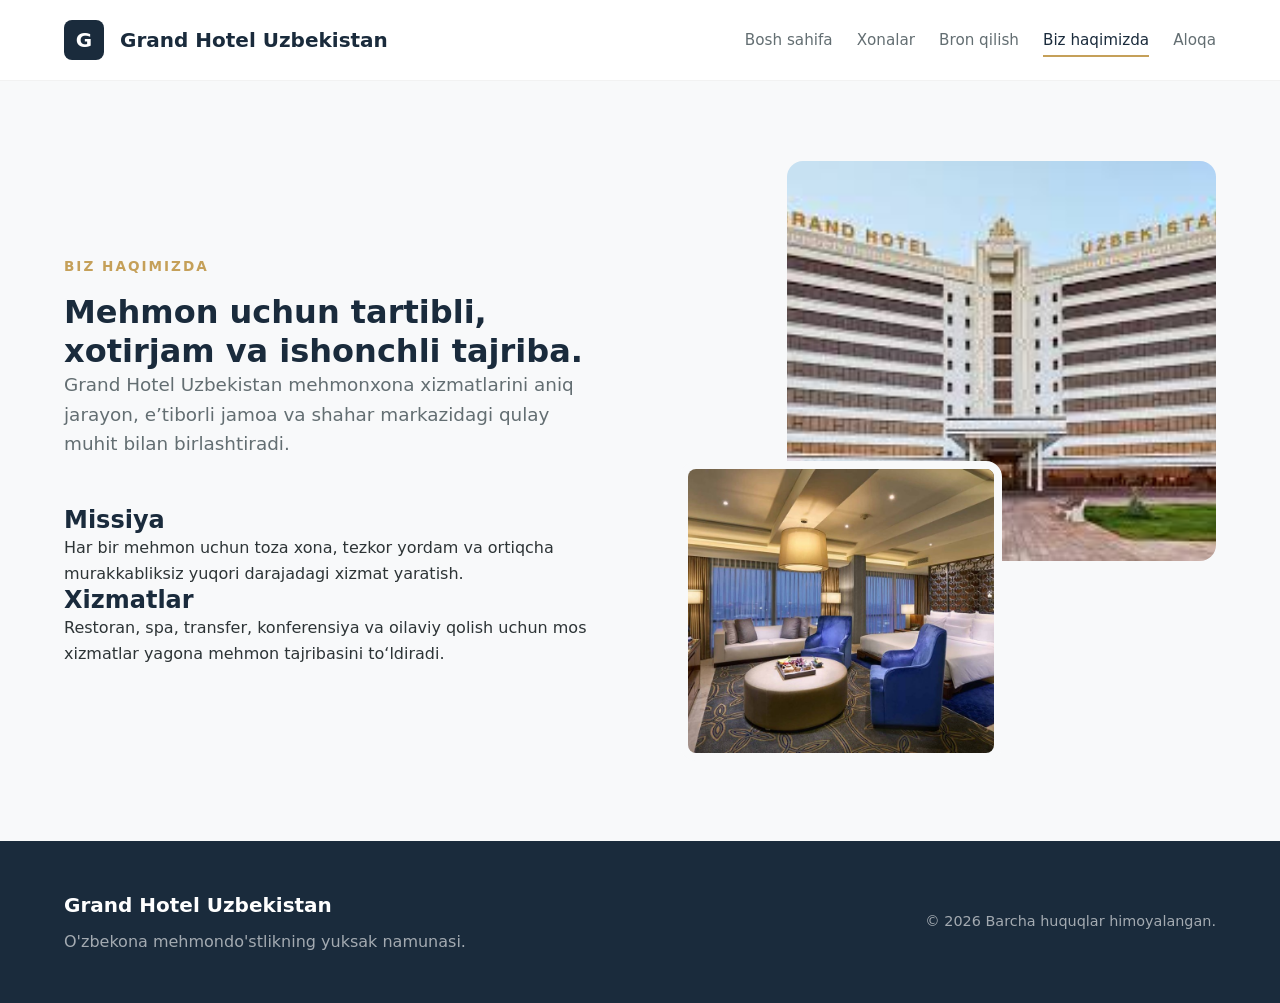
==== commit 5b6d7803: "Redesign hotel website to senior-level standards Co-authored-by: asilbek2706 <249135167+asilbek2706@" ====
--- a/about.html
+++ b/about.html
@@ -5,17 +5,17 @@
     <meta name="viewport" content="width=device-width, initial-scale=1.0" />
     <meta
       name="description"
-      content="Grand Hotel Uzbekistan haqida - xizmatlar, missiya va mehmonxona muhiti."
+      content="Grand Hotel Uzbekistan haqida - xizmatlar, missiya va mehmonxona muhiti. Bizning tariximiz va maqsadimiz."
     />
-    <title>Grand Hotel Uzbekistan | Biz haqimizda</title>
+    <title>Biz haqimizda | Grand Hotel Uzbekistan</title>
     <link rel="stylesheet" href="css/styles.css" />
     <script src="js/main.js" defer></script>
   </head>
   <body>
     <header class="site-header" data-header>
       <div class="container nav-shell">
-        <a class="brand" href="index.html">
-          <span class="brand-mark">G</span>
+        <a class="brand" href="index.html" aria-label="Grand Hotel Uzbekistan bosh sahifasi">
+          <span class="brand-mark" aria-hidden="true">G</span>
           <span class="brand-text">Grand Hotel Uzbekistan</span>
         </a>
         <button
@@ -23,23 +23,27 @@
           type="button"
           aria-expanded="false"
           aria-controls="site-nav"
+          aria-label="Menyuni ochish"
         >
-          <span></span><span></span><span></span>
-          <span class="sr-only">Menyuni ochish</span>
+          <span class="hamburger-box">
+            <span class="hamburger-inner"></span>
+          </span>
         </button>
         <nav class="site-nav" id="site-nav" data-nav>
-          <a href="index.html">Bosh sahifa</a>
-          <a href="rooms.html">Xonalar</a>
-          <a href="booking.html">Bron qilish</a>
-          <a class="active" href="about.html">Biz haqimizda</a>
-          <a href="contact.html">Aloqa</a>
+          <ul class="nav-list">
+            <li><a href="index.html">Bosh sahifa</a></li>
+            <li><a href="rooms.html">Xonalar</a></li>
+            <li><a href="booking.html">Bron qilish</a></li>
+            <li><a class="active" href="about.html" aria-current="page">Biz haqimizda</a></li>
+            <li><a href="contact.html">Aloqa</a></li>
+          </ul>
         </nav>
       </div>
     </header>
 
-    <main class="section" data-reveal>
+    <main class="section" id="main-content" data-reveal>
       <div class="container about-layout">
-        <div>
+        <div class="about-content">
           <p class="eyebrow">Biz haqimizda</p>
           <h1>Mehmon uchun tartibli, xotirjam va ishonchli tajriba.</h1>
           <p class="lead">
@@ -64,16 +68,25 @@
           </div>
         </div>
         <div class="image-stack" aria-label="Mehmonxona vizual muhiti">
-          <div class="image-panel"></div>
-          <div class="image-panel small"></div>
+          <div class="image-panel card overflow-hidden">
+             <img src="assets/images/hotel-exterior.jpg" alt="Grand Hotel Uzbekistan tashqi ko'rinishi" class="stack-img">
+          </div>
+          <div class="image-panel small card overflow-hidden">
+             <img src="assets/images/executive-suite.jpg" alt="Mehmonxona lyuks xonasi" class="stack-img">
+          </div>
         </div>
       </div>
     </main>
 
     <footer class="site-footer">
       <div class="container footer-grid">
-        <p>&copy; <span data-year></span> Grand Hotel Uzbekistan.</p>
-        <p>Mehmonxona haqida ma’lumot.</p>
+        <div class="footer-brand">
+          <span class="brand-text">Grand Hotel Uzbekistan</span>
+          <p>O'zbekona mehmondo'stlikning yuksak namunasi.</p>
+        </div>
+        <div class="footer-copy">
+          <p>&copy; <span data-year></span> Barcha huquqlar himoyalangan.</p>
+        </div>
       </div>
     </footer>
   </body>
--- a/css/styles.css
+++ b/css/styles.css
@@ -1,708 +1,625 @@
+/*
+  Grand Hotel Uzbekistan - Professional Stylesheet
+  Senior Level CSS with modern practices
+*/
+
 :root {
-  --bg: #f6f3ed;
-  --surface: #fffdf8;
-  --surface-muted: #ebe3d6;
-  --surface-dark: #162029;
-  --text: #17212b;
-  --muted: #657180;
-  --brand: #8f5f2c;
-  --brand-dark: #5f3818;
-  --accent: #0f766e;
-  --line: rgba(23, 33, 43, 0.12);
-  --line-strong: rgba(23, 33, 43, 0.2);
-  --shadow: 0 18px 50px rgba(22, 32, 41, 0.14);
-  --soft-shadow: 0 10px 28px rgba(22, 32, 41, 0.08);
-  --radius: 8px;
-  --container: 1180px;
-  --image: url('../assets/images/bg-pattern.webp');
-}
-
-* {
+  /* Color Palette */
+  --color-primary: #1a2b3c;
+  --color-secondary: #c5a059;
+  --color-accent: #0f766e;
+  --color-bg: #f8f9fa;
+  --color-surface: #ffffff;
+  --color-text: #2d3436;
+  --color-text-muted: #636e72;
+  --color-white: #ffffff;
+  --color-black: #000000;
+
+  /* Shadows */
+  --shadow-sm: 0 2px 4px rgba(0,0,0,0.05);
+  --shadow-md: 0 4px 12px rgba(0,0,0,0.08);
+  --shadow-lg: 0 10px 30px rgba(0,0,0,0.12);
+
+  /* Spacing */
+  --space-xs: 0.5rem;
+  --space-sm: 1rem;
+  --space-md: 1.5rem;
+  --space-lg: 3rem;
+  --space-xl: 5rem;
+
+  /* Transitions */
+  --transition-fast: 0.2s ease;
+  --transition-normal: 0.3s ease;
+
+  /* Border Radius */
+  --radius-sm: 4px;
+  --radius-md: 8px;
+  --radius-lg: 16px;
+
+  /* Container Width */
+  --container-max: 1200px;
+
+  /* Typography */
+  --font-family: 'Inter', system-ui, -apple-system, sans-serif;
+}
+
+/* Base Reset */
+*, *::before, *::after {
   box-sizing: border-box;
+  margin: 0;
+  padding: 0;
 }
 
 html {
   scroll-behavior: smooth;
+  font-size: 16px;
 }
 
 body {
-  margin: 0;
-  font-family:
-    Inter, 'Segoe UI', system-ui, -apple-system, BlinkMacSystemFont, Arial,
-    sans-serif;
-  color: var(--text);
-  background:
-    linear-gradient(rgba(246, 243, 237, 0.9), rgba(246, 243, 237, 0.94)),
-    var(--image) center top / 920px auto fixed;
+  font-family: var(--font-family);
+  color: var(--color-text);
+  background-color: var(--color-bg);
   line-height: 1.6;
-}
-
-body::before {
-  content: '';
-  position: fixed;
-  inset: 0;
-  pointer-events: none;
-  background:
-    linear-gradient(90deg, rgba(23, 33, 43, 0.04) 1px, transparent 1px),
-    linear-gradient(rgba(23, 33, 43, 0.035) 1px, transparent 1px);
-  background-size: 72px 72px;
-  mask-image: linear-gradient(to bottom, rgba(0, 0, 0, 0.45), transparent 70%);
+  -webkit-font-smoothing: antialiased;
+}
+
+/* Typography */
+h1, h2, h3, h4, h5 {
+  line-height: 1.2;
+  color: var(--color-primary);
 }
 
 a {
+  text-decoration: none;
   color: inherit;
-  text-decoration: none;
-}
-
-img,
-svg {
+  transition: var(--transition-fast);
+}
+
+ul {
+  list-style: none;
+}
+
+img {
+  max-width: 100%;
   display: block;
-  max-width: 100%;
-}
-
-button,
-input,
-select,
-textarea {
-  font: inherit;
-}
-
-button {
-  cursor: pointer;
-}
-
+}
+
+/* Layout Components */
 .container {
-  width: min(100% - 32px, var(--container));
+  max-width: var(--container-max);
   margin-inline: auto;
+  padding-inline: var(--space-md);
 }
 
 .section {
-  padding: 88px 0;
-}
-
-.section-compact {
-  padding: 64px 0;
-}
-
-.section-band {
-  background: rgba(255, 253, 248, 0.72);
-  border-block: 1px solid rgba(23, 33, 43, 0.08);
-}
-
+  padding-block: var(--space-xl);
+}
+
+/* Header & Navigation */
 .site-header {
   position: sticky;
   top: 0;
-  z-index: 40;
-  background: rgba(22, 32, 41, 0.93);
-  border-bottom: 1px solid rgba(255, 255, 255, 0.12);
-  backdrop-filter: blur(16px);
+  z-index: 1000;
+  background-color: rgba(255, 255, 255, 0.9);
+  backdrop-filter: blur(10px);
+  border-bottom: 1px solid rgba(0,0,0,0.05);
 }
 
 .nav-shell {
-  min-height: 72px;
-  display: flex;
-  align-items: center;
+  height: 80px;
+  display: flex;
   justify-content: space-between;
-  gap: 20px;
+  align-items: center;
 }
 
 .brand {
-  display: inline-flex;
-  align-items: center;
-  gap: 12px;
-  color: #fff;
-  font-weight: 760;
-  letter-spacing: 0;
+  display: flex;
+  align-items: center;
+  gap: var(--space-sm);
+  font-weight: 700;
+  font-size: 1.25rem;
+  color: var(--color-primary);
 }
 
 .brand-mark {
-  width: 42px;
-  height: 42px;
-  display: grid;
-  place-items: center;
-  border: 1px solid rgba(255, 255, 255, 0.24);
-  border-radius: var(--radius);
-  color: #fff;
-  background:
-    linear-gradient(135deg, rgba(143, 95, 44, 0.88), rgba(15, 118, 110, 0.7)),
-    var(--image) center / cover;
-  box-shadow: 0 12px 24px rgba(0, 0, 0, 0.2);
-}
-
-.site-nav {
-  display: flex;
-  align-items: center;
-  gap: 4px;
-}
-
-.site-nav a {
-  min-height: 40px;
-  display: inline-flex;
-  align-items: center;
-  padding: 0 14px;
-  border-radius: var(--radius);
-  color: rgba(255, 255, 255, 0.76);
-  font-size: 0.94rem;
-  font-weight: 680;
-  transition:
-    color 0.2s ease,
-    background 0.2s ease;
-}
-
-.site-nav a:hover,
-.site-nav a.active {
-  color: #fff;
-  background: rgba(255, 255, 255, 0.1);
-}
-
+  background-color: var(--color-primary);
+  color: var(--color-white);
+  width: 40px;
+  height: 40px;
+  display: flex;
+  align-items: center;
+  justify-content: center;
+  border-radius: var(--radius-md);
+}
+
+.nav-list {
+  display: flex;
+  gap: var(--space-md);
+}
+
+.nav-list a {
+  font-weight: 500;
+  font-size: 0.95rem;
+  color: var(--color-text-muted);
+  padding: var(--space-xs) 0;
+  position: relative;
+}
+
+.nav-list a::after {
+  content: '';
+  position: absolute;
+  bottom: 0;
+  left: 0;
+  width: 0;
+  height: 2px;
+  background-color: var(--color-secondary);
+  transition: var(--transition-fast);
+}
+
+.nav-list a:hover, .nav-list a.active {
+  color: var(--color-primary);
+}
+
+.nav-list a:hover::after, .nav-list a.active::after {
+  width: 100%;
+}
+
+/* Mobile Toggle */
 .nav-toggle {
   display: none;
-  width: 44px;
-  height: 44px;
-  border: 1px solid rgba(255, 255, 255, 0.18);
-  border-radius: var(--radius);
-  background: rgba(255, 255, 255, 0.08);
+  border: none;
+  background: none;
+  cursor: pointer;
+}
+
+.hamburger-box {
+  width: 30px;
+  height: 24px;
+  display: inline-block;
+  position: relative;
+}
+
+.hamburger-inner, .hamburger-inner::before, .hamburger-inner::after {
+  width: 30px;
+  height: 2px;
+  background-color: var(--color-primary);
+  position: absolute;
+  transition: transform var(--transition-fast);
+}
+
+.hamburger-inner {
+  top: 50%;
+  margin-top: -1px;
+}
+
+.hamburger-inner::before { content: ""; top: -8px; left: 0; }
+.hamburger-inner::after { content: ""; bottom: -8px; left: 0; }
+
+/* Buttons */
+.btn {
+  display: inline-flex;
   align-items: center;
   justify-content: center;
-  flex-direction: column;
-  gap: 5px;
-}
-
-.nav-toggle span:not(.sr-only) {
-  width: 20px;
-  height: 2px;
-  border-radius: 999px;
-  background: #fff;
-}
-
+  padding: 0.8rem 1.8rem;
+  border-radius: var(--radius-md);
+  font-weight: 600;
+  cursor: pointer;
+  border: 1px solid transparent;
+}
+
+.btn-primary {
+  background-color: var(--color-secondary);
+  color: var(--color-white);
+}
+
+.btn-primary:hover {
+  background-color: #b08e4a;
+  transform: translateY(-2px);
+  box-shadow: var(--shadow-md);
+}
+
+.btn-secondary {
+  background-color: transparent;
+  border-color: var(--color-primary);
+  color: var(--color-primary);
+}
+
+.btn-secondary:hover {
+  background-color: var(--color-primary);
+  color: var(--color-white);
+}
+
+/* Hero Section */
 .hero {
-  min-height: calc(100vh - 72px);
-  display: flex;
-  align-items: center;
-  padding: 58px 0 72px;
-}
-
-.hero-grid,
-.split-layout,
-.booking-layout,
-.about-layout,
-.contact-layout {
+  padding-block: var(--space-xl);
+  background-color: var(--color-white);
+}
+
+.hero-grid {
   display: grid;
-  gap: 32px;
-  align-items: center;
-}
-
-.hero-grid {
-  grid-template-columns: minmax(0, 1.02fr) minmax(360px, 0.98fr);
-}
-
-.split-layout,
-.about-layout {
-  grid-template-columns: minmax(0, 0.92fr) minmax(360px, 1.08fr);
-}
-
-.booking-layout,
-.contact-layout {
-  grid-template-columns: minmax(0, 1.1fr) minmax(320px, 0.9fr);
-}
-
-.hero-copy {
-  max-width: 720px;
+  grid-template-columns: 1fr 1fr;
+  gap: var(--space-xl);
+  align-items: center;
 }
 
 .eyebrow {
-  margin: 0 0 12px;
-  color: var(--accent);
-  font-size: 0.76rem;
-  font-weight: 800;
-  letter-spacing: 0.16em;
+  color: var(--color-secondary);
   text-transform: uppercase;
-}
-
-h1,
-h2,
-h3,
-p {
-  overflow-wrap: anywhere;
-}
-
-h1,
-h2,
-h3 {
-  color: var(--text);
-  letter-spacing: 0;
-}
-
-.hero-copy h1,
-.page-title,
-.booking-layout h1,
-.about-layout h1,
-.contact-card h1 {
-  margin: 0 0 18px;
-  font-size: clamp(2.35rem, 6vw, 5.25rem);
-  line-height: 0.98;
-}
-
-.section-heading {
-  max-width: 760px;
-  margin-bottom: 28px;
-}
-
-.split-heading {
-  max-width: none;
-  display: flex;
-  align-items: end;
-  justify-content: space-between;
-  gap: 20px;
-}
-
-.section-heading h2,
-.summary-card h2,
-.contact-info h2 {
-  margin: 0;
-  font-size: clamp(1.75rem, 3vw, 2.65rem);
-  line-height: 1.1;
-}
-
-.hero-copy p,
-.section-heading p,
-.feature-card p,
-.room-card p,
-.summary-note,
-.timeline-item p,
-.contact-info p,
+  letter-spacing: 2px;
+  font-weight: 700;
+  font-size: 0.85rem;
+  margin-bottom: var(--space-sm);
+}
+
+.hero-copy h1 {
+  font-size: clamp(2.5rem, 5vw, 4rem);
+  margin-bottom: var(--space-md);
+}
+
 .lead {
-  color: var(--muted);
-}
-
-.lead {
-  max-width: 62ch;
-  font-size: 1.08rem;
-}
-
-.hero-actions,
-.room-filters {
-  display: flex;
-  flex-wrap: wrap;
-  gap: 12px;
+  font-size: 1.15rem;
+  color: var(--color-text-muted);
+  margin-bottom: var(--space-lg);
 }
 
 .hero-actions {
-  margin: 30px 0;
-}
-
-.btn,
-.filter-btn {
-  min-height: 44px;
-  display: inline-flex;
-  align-items: center;
-  justify-content: center;
-  border: 1px solid transparent;
-  border-radius: var(--radius);
-  font-weight: 760;
-  transition:
-    transform 0.18s ease,
-    background 0.18s ease,
-    border-color 0.18s ease,
-    box-shadow 0.18s ease;
-}
-
-.btn {
-  padding: 0.78rem 1.1rem;
-}
-
-.btn:hover,
-.filter-btn:hover {
-  transform: translateY(-1px);
-}
-
-.btn-primary {
-  color: #fff;
-  background: var(--brand);
-  box-shadow: 0 12px 24px rgba(143, 95, 44, 0.22);
-}
-
-.btn-primary:hover {
-  background: var(--brand-dark);
-}
-
-.btn-secondary,
-.filter-btn {
-  color: var(--text);
-  background: rgba(255, 253, 248, 0.72);
-  border-color: var(--line);
-}
-
-.btn-secondary:hover,
-.filter-btn:hover {
-  background: var(--surface);
-  border-color: var(--line-strong);
-}
-
-.filter-btn {
-  padding: 0.7rem 0.95rem;
-}
-
-.filter-btn.is-active {
-  color: #fff;
-  background: var(--surface-dark);
-  border-color: var(--surface-dark);
+  display: flex;
+  gap: var(--space-md);
+  margin-bottom: var(--space-xl);
 }
 
 .hero-stats {
-  list-style: none;
-  padding: 0;
-  margin: 34px 0 0;
-  display: grid;
-  grid-template-columns: repeat(3, minmax(0, 1fr));
-  gap: 12px;
-}
-
-.hero-stats li,
-.metric-card {
-  padding: 18px;
-  border: 1px solid var(--line);
-  border-radius: var(--radius);
-  background: rgba(255, 253, 248, 0.76);
-  box-shadow: var(--soft-shadow);
-}
-
-.hero-stats strong,
-.metric-card strong {
+  display: flex;
+  gap: var(--space-lg);
+}
+
+.hero-stats strong {
   display: block;
-  color: var(--brand-dark);
-  font-size: 1.8rem;
-  line-height: 1;
-}
-
-.hero-stats span,
-.metric-card span {
-  display: block;
-  margin-top: 8px;
-  color: var(--muted);
-  font-size: 0.92rem;
-}
-
-.card {
-  border: 1px solid var(--line);
-  border-radius: var(--radius);
-  background: rgba(255, 253, 248, 0.84);
-  box-shadow: var(--soft-shadow);
+  font-size: 2rem;
+  color: var(--color-primary);
+}
+
+.hero-stats span {
+  font-size: 0.9rem;
+  color: var(--color-text-muted);
 }
 
 .hero-visual {
   position: relative;
-  min-height: 560px;
+  border-radius: var(--radius-lg);
   overflow: hidden;
-  background:
-    linear-gradient(180deg, rgba(22, 32, 41, 0.06), rgba(22, 32, 41, 0.4)),
-    var(--image) center / cover;
-  box-shadow: var(--shadow);
-}
-
-.hero-visual::after {
-  content: '';
-  position: absolute;
-  inset: 14px;
-  border: 1px solid rgba(255, 255, 255, 0.42);
-  border-radius: 6px;
-  pointer-events: none;
+  box-shadow: var(--shadow-lg);
+}
+
+.hero-img {
+  width: 100%;
+  height: 500px;
+  object-fit: cover;
 }
 
 .floating-card {
   position: absolute;
-  right: 24px;
-  bottom: 24px;
-  width: min(260px, calc(100% - 48px));
-  padding: 18px;
-  border: 1px solid rgba(255, 255, 255, 0.32);
-  border-radius: var(--radius);
-  color: #fff;
-  background: rgba(22, 32, 41, 0.72);
-  backdrop-filter: blur(14px);
-}
-
-.floating-card p {
-  margin: 0 0 5px;
-  color: rgba(255, 255, 255, 0.76);
-}
-
-.floating-card strong {
-  display: block;
-  font-size: 1.15rem;
-}
-
-.feature-grid,
-.room-grid,
-.timeline,
-.metric-grid {
+  bottom: 30px;
+  left: 30px;
+  right: 30px;
+  background: rgba(255, 255, 255, 0.9);
+  backdrop-filter: blur(5px);
+  padding: var(--space-md);
+  border-radius: var(--radius-md);
+  box-shadow: var(--shadow-md);
+}
+
+/* Feature Section */
+.section-band {
+  background-color: var(--color-primary);
+  color: var(--color-white);
+}
+
+.section-band .eyebrow { color: var(--color-secondary); }
+.section-band h2 { color: var(--color-white); margin-bottom: var(--space-xl); font-size: 2.5rem; }
+
+.feature-grid {
   display: grid;
-  gap: 18px;
-}
-
-.feature-grid {
-  grid-template-columns: repeat(3, minmax(0, 1fr));
-}
-
-.room-grid {
-  grid-template-columns: repeat(2, minmax(0, 1fr));
-}
-
-.metric-grid {
-  grid-template-columns: repeat(3, minmax(0, 1fr));
-}
-
-.feature-card,
-.timeline-item,
-.summary-card,
-.form-card,
-.contact-card,
-.contact-info,
-.checklist-card {
-  padding: 24px;
-}
-
-.feature-card h3,
-.timeline-item h2,
-.room-card h2 {
-  margin: 0 0 8px;
-  font-size: 1.25rem;
+  grid-template-columns: repeat(3, 1fr);
+  gap: var(--space-md);
 }
 
 .feature-card {
-  min-height: 190px;
-  display: grid;
-  align-content: space-between;
+  background-color: rgba(255, 255, 255, 0.05);
+  padding: var(--space-lg);
+  border-radius: var(--radius-md);
+  border: 1px solid rgba(255, 255, 255, 0.1);
+  transition: var(--transition-normal);
+}
+
+.feature-card:hover {
+  background-color: rgba(255, 255, 255, 0.1);
+  transform: translateY(-5px);
 }
 
 .feature-card::before {
   content: attr(data-index);
-  width: 40px;
-  height: 40px;
+  display: block;
+  font-size: 1.5rem;
+  font-weight: 700;
+  color: var(--color-secondary);
+  margin-bottom: var(--space-sm);
+}
+
+.feature-card h3 { color: var(--color-white); margin-bottom: var(--space-sm); }
+.feature-card p { color: rgba(255, 255, 255, 0.7); }
+
+/* Checklist Section */
+.split-layout {
   display: grid;
-  place-items: center;
-  margin-bottom: 18px;
-  border-radius: var(--radius);
-  color: #fff;
-  background: var(--surface-dark);
-  font-weight: 800;
+  grid-template-columns: 1fr 1fr;
+  gap: var(--space-xl);
+  align-items: center;
+}
+
+.checklist-card {
+  padding: var(--space-lg);
+  background-color: var(--color-white);
+  border-radius: var(--radius-lg);
+  box-shadow: var(--shadow-md);
+}
+
+.clean-list li {
+  display: flex;
+  align-items: center;
+  gap: var(--space-sm);
+  margin-bottom: var(--space-sm);
+  font-weight: 500;
+}
+
+.clean-list li::before {
+  content: '✓';
+  color: var(--color-accent);
+  font-weight: 900;
+}
+
+/* Rooms Page */
+.split-heading {
+  display: flex;
+  justify-content: space-between;
+  align-items: flex-end;
+  margin-bottom: var(--space-xl);
+}
+
+.room-filters {
+  display: flex;
+  gap: var(--space-xs);
+  background: var(--color-white);
+  padding: 5px;
+  border-radius: var(--radius-md);
+  box-shadow: var(--shadow-sm);
+}
+
+.filter-btn {
+  border: none;
+  background: none;
+  padding: 0.6rem 1.2rem;
+  border-radius: var(--radius-sm);
+  cursor: pointer;
+  font-weight: 600;
+  color: var(--color-text-muted);
+  transition: var(--transition-fast);
+}
+
+.filter-btn.is-active {
+  background-color: var(--color-primary);
+  color: var(--color-white);
+}
+
+.room-grid {
+  display: grid;
+  grid-template-columns: repeat(auto-fill, minmax(350px, 1fr));
+  gap: var(--space-lg);
 }
 
 .room-card {
+  background: var(--color-white);
+  border-radius: var(--radius-lg);
   overflow: hidden;
-}
-
-.room-card[hidden] {
-  display: none;
-}
-
-.room-image,
-.image-panel,
-.map-panel {
-  min-height: 240px;
-  background:
-    linear-gradient(180deg, rgba(22, 32, 41, 0.02), rgba(22, 32, 41, 0.3)),
-    var(--image) center / cover;
-}
-
-.room-image {
-  display: flex;
-  align-items: end;
-  padding: 16px;
-}
-
-.room-image span {
-  padding: 8px 10px;
-  border-radius: var(--radius);
-  color: #fff;
-  background: rgba(22, 32, 41, 0.74);
-  font-size: 0.86rem;
+  box-shadow: var(--shadow-md);
+  transition: var(--transition-normal);
+}
+
+.room-card:hover {
+  transform: translateY(-8px);
+  box-shadow: var(--shadow-lg);
+}
+
+.room-image-wrapper {
+  position: relative;
+  height: 250px;
+}
+
+.room-img-el {
+  width: 100%;
+  height: 100%;
+  object-fit: cover;
+}
+
+.room-badge {
+  position: absolute;
+  top: 20px;
+  right: 20px;
+  background: var(--color-accent);
+  color: var(--color-white);
+  padding: 0.4rem 1rem;
+  border-radius: 99px;
+  font-size: 0.8rem;
   font-weight: 700;
 }
 
-.room-card:nth-child(2) .room-image {
-  background-position: 70% center;
-}
-
-.room-card:nth-child(3) .room-image {
-  background-position: center bottom;
-}
-
-.room-card:nth-child(4) .room-image {
-  background-position: 35% center;
-}
-
 .room-card-body {
-  padding: 22px;
+  padding: var(--space-md);
+}
+
+.room-card-body h2 {
+  margin-bottom: var(--space-xs);
+}
+
+.room-card-body p {
+  color: var(--color-text-muted);
+  margin-bottom: var(--space-md);
 }
 
 .room-meta {
   display: flex;
-  align-items: center;
   justify-content: space-between;
-  gap: 14px;
-  margin-top: 18px;
-  padding-top: 16px;
-  border-top: 1px solid var(--line);
+  align-items: center;
+  padding-top: var(--space-md);
+  border-top: 1px solid rgba(0,0,0,0.05);
+}
+
+.room-meta .price {
+  font-size: 1.25rem;
+  color: var(--color-secondary);
 }
 
 .room-meta span {
-  color: var(--muted);
-}
-
-.room-meta strong,
-.summary-row strong {
-  color: var(--brand-dark);
-}
-
-.booking-form,
-.contact-form {
+  display: flex;
+  align-items: center;
+  gap: 0.5rem;
+  font-size: 0.9rem;
+  color: var(--color-text-muted);
+}
+
+.icon-svg {
+  flex-shrink: 0;
+  color: var(--color-secondary);
+}
+
+/* Booking & Contact Forms */
+.booking-layout, .contact-layout {
   display: grid;
-  gap: 16px;
-}
-
-.booking-form label,
-.contact-form label {
+  grid-template-columns: 1.5fr 1fr;
+  gap: var(--space-xl);
+  align-items: start;
+}
+
+.form-card {
+  padding: var(--space-lg);
+  background: var(--color-white);
+  border-radius: var(--radius-lg);
+  box-shadow: var(--shadow-lg);
+}
+
+.form-group {
+  margin-bottom: var(--space-md);
+}
+
+.form-group label {
+  display: block;
+  margin-bottom: var(--space-xs);
+  font-weight: 600;
+  color: var(--color-primary);
+}
+
+.form-group input, .form-group select, .form-group textarea {
+  width: 100%;
+  padding: 0.8rem;
+  border: 1px solid rgba(0,0,0,0.1);
+  border-radius: var(--radius-md);
+  font-family: inherit;
+  font-size: 1rem;
+  transition: var(--transition-fast);
+}
+
+.form-group input:focus, .form-group select:focus, .form-group textarea:focus {
+  outline: none;
+  border-color: var(--color-secondary);
+  box-shadow: 0 0 0 3px rgba(197, 160, 89, 0.1);
+}
+
+.form-grid {
   display: grid;
-  gap: 8px;
-  color: var(--text);
-  font-weight: 720;
-}
-
-.booking-form input,
-.booking-form select,
-.contact-form input,
-.contact-form textarea {
+  grid-template-columns: 1fr 1fr;
+  gap: var(--space-md);
+}
+
+.summary-card, .contact-info {
+  background: var(--color-primary);
+  color: var(--color-white);
+  padding: var(--space-lg);
+  border-radius: var(--radius-lg);
+  position: sticky;
+  top: 120px;
+}
+
+.summary-card h2, .contact-info h2 { color: var(--color-white); margin-bottom: var(--space-md); }
+
+.summary-row {
+  display: flex;
+  justify-content: space-between;
+  padding-block: var(--space-sm);
+  border-bottom: 1px solid rgba(255,255,255,0.1);
+}
+
+.summary-row.total {
+  border-bottom: none;
+  font-size: 1.5rem;
+  color: var(--color-secondary);
+  font-weight: 700;
+}
+
+.summary-note {
+  margin-top: var(--space-md);
+  font-size: 0.85rem;
+  color: rgba(255,255,255,0.6);
+}
+
+/* About Page Stack */
+.about-layout {
+  display: grid;
+  grid-template-columns: 1fr 1fr;
+  gap: var(--space-xl);
+  align-items: center;
+}
+
+.image-stack {
+  position: relative;
+  height: 600px;
+}
+
+.image-panel {
+  position: absolute;
+  width: 80%;
+  height: 400px;
+  top: 0;
+  right: 0;
+  z-index: 1;
+}
+
+.image-panel.small {
+  width: 60%;
+  height: 300px;
+  top: auto;
+  bottom: 0;
+  left: 0;
+  right: auto;
+  z-index: 2;
+  border: 8px solid var(--color-bg);
+}
+
+.stack-img {
   width: 100%;
-  min-height: 46px;
-  padding: 0.82rem 0.92rem;
-  border: 1px solid var(--line);
-  border-radius: var(--radius);
-  color: var(--text);
-  background: rgba(255, 255, 255, 0.82);
-  outline: none;
-  transition:
-    border-color 0.18s ease,
-    box-shadow 0.18s ease;
-}
-
-.booking-form input:focus,
-.booking-form select:focus,
-.contact-form input:focus,
-.contact-form textarea:focus {
-  border-color: var(--accent);
-  box-shadow: 0 0 0 4px rgba(15, 118, 110, 0.12);
-}
-
-.summary-row {
-  display: flex;
-  align-items: center;
-  justify-content: space-between;
-  gap: 18px;
-  padding: 14px 0;
-  border-bottom: 1px solid var(--line);
-}
-
-.summary-note {
-  margin-bottom: 0;
-}
-
-.text-link {
-  display: inline-flex;
-  margin-top: 18px;
-  color: var(--brand-dark);
-  font-weight: 800;
-}
-
-.clean-list {
-  margin: 0;
-  padding: 0;
-  display: grid;
-  gap: 12px;
-  list-style: none;
-}
-
-.clean-list li {
-  display: flex;
-  align-items: start;
-  gap: 10px;
-}
-
-.clean-list li::before {
-  content: '';
-  width: 8px;
-  height: 8px;
-  flex: 0 0 8px;
-  margin-top: 0.55em;
-  border-radius: 999px;
-  background: var(--accent);
-}
-
-.image-stack {
-  display: grid;
-  grid-template-columns: 1fr 0.78fr;
-  gap: 16px;
-}
-
-.image-panel {
-  min-height: 420px;
-  border-radius: var(--radius);
-}
-
-.image-panel.small {
-  min-height: 260px;
-  align-self: end;
-  background-position: 68% center;
-}
-
-.map-panel {
-  min-height: 260px;
-  margin-top: 18px;
-  border-radius: var(--radius);
-  background:
-    linear-gradient(135deg, rgba(22, 32, 41, 0.64), rgba(143, 95, 44, 0.28)),
-    var(--image) center / cover;
-}
-
-.contact-info p {
-  margin: 8px 0;
-}
-
-.site-footer {
-  padding: 28px 0;
-  color: rgba(255, 255, 255, 0.82);
-  background: var(--surface-dark);
-}
-
-.footer-grid {
-  display: flex;
-  justify-content: space-between;
-  gap: 16px;
-  flex-wrap: wrap;
-}
-
-.footer-grid p {
-  margin: 0;
-}
-
-.sr-only {
-  position: absolute;
-  width: 1px;
-  height: 1px;
-  padding: 0;
-  margin: -1px;
+  height: 100%;
+  object-fit: cover;
+}
+
+.card.overflow-hidden {
   overflow: hidden;
-  clip: rect(0, 0, 0, 0);
-  white-space: nowrap;
-  border: 0;
-}
-
+  border-radius: var(--radius-lg);
+}
+
+/* Animations */
 [data-reveal] {
   opacity: 0;
-  transform: translateY(18px);
-  transition:
-    opacity 0.55s ease,
-    transform 0.55s ease;
+  transform: translateY(30px);
+  transition: all 0.8s cubic-bezier(0.16, 1, 0.3, 1);
 }
 
 [data-reveal].is-visible {
@@ -710,113 +627,128 @@
   transform: translateY(0);
 }
 
-@media (prefers-reduced-motion: reduce) {
-  *,
-  *::before,
-  *::after {
-    scroll-behavior: auto !important;
-    transition-duration: 0.01ms !important;
-    animation-duration: 0.01ms !important;
-    animation-iteration-count: 1 !important;
-  }
-}
-
-@media (max-width: 940px) {
-  .hero {
-    min-height: auto;
-  }
-
-  .hero-grid,
-  .split-layout,
-  .feature-grid,
-  .room-grid,
-  .booking-layout,
-  .about-layout,
-  .contact-layout,
-  .metric-grid {
+/* Footer */
+.site-footer {
+  background-color: var(--color-primary);
+  color: var(--color-white);
+  padding-block: var(--space-lg);
+}
+
+.footer-grid {
+  display: flex;
+  justify-content: space-between;
+  align-items: center;
+}
+
+.footer-brand .brand-text {
+  font-weight: 700;
+  font-size: 1.25rem;
+  display: block;
+  margin-bottom: var(--space-xs);
+}
+
+.footer-brand p {
+  color: rgba(255, 255, 255, 0.6);
+}
+
+.footer-copy {
+  color: rgba(255, 255, 255, 0.6);
+  font-size: 0.9rem;
+}
+
+/* Utilities */
+.text-link {
+  color: var(--color-secondary);
+  font-weight: 700;
+  display: inline-flex;
+  align-items: center;
+  gap: var(--space-xs);
+}
+
+.text-link:hover {
+  gap: var(--space-sm);
+}
+
+/* Responsive */
+@media (max-width: 1024px) {
+  .hero-grid, .split-layout, .about-layout, .booking-layout, .contact-layout {
     grid-template-columns: 1fr;
-  }
-
-  .hero-visual {
-    min-height: 420px;
+    gap: var(--space-lg);
+  }
+
+  .hero-visual { order: -1; }
+  .image-stack { height: 500px; }
+
+  .room-grid {
+    grid-template-columns: 1fr 1fr;
+  }
+}
+
+@media (max-width: 768px) {
+  .nav-list {
+    display: none;
+    position: absolute;
+    top: 80px;
+    left: 0;
+    width: 100%;
+    background: var(--color-white);
+    flex-direction: column;
+    padding: var(--space-md);
+    box-shadow: var(--shadow-lg);
+    gap: 0;
+  }
+
+  .nav-list.is-open {
+    display: flex;
+  }
+
+  .nav-list a {
+    padding: var(--space-md);
+    border-bottom: 1px solid rgba(0,0,0,0.05);
   }
 
   .nav-toggle {
-    display: inline-flex;
-  }
-
-  .site-nav {
-    position: absolute;
-    top: 72px;
-    right: 16px;
-    left: 16px;
-    display: grid;
-    gap: 0;
-    padding: 8px;
-    border: 1px solid rgba(255, 255, 255, 0.14);
-    border-radius: var(--radius);
-    background: rgba(22, 32, 41, 0.98);
-    box-shadow: var(--shadow);
-    max-height: 0;
-    opacity: 0;
-    overflow: hidden;
-    pointer-events: none;
-    transition:
-      max-height 0.25s ease,
-      opacity 0.25s ease;
-  }
-
-  .site-nav.is-open {
-    max-height: 420px;
-    opacity: 1;
-    pointer-events: auto;
-  }
-
-  .site-nav a {
-    justify-content: flex-start;
-    min-height: 48px;
-  }
-}
-
-@media (max-width: 640px) {
-  .container {
-    width: min(100% - 24px, var(--container));
-  }
-
-  .section {
-    padding: 56px 0;
-  }
-
-  .hero {
-    padding: 40px 0 54px;
-  }
-
-  .brand-text {
-    max-width: 170px;
-    line-height: 1.2;
-  }
-
-  .hero-stats,
-  .image-stack {
+    display: block;
+  }
+
+  .hero-stats {
+    flex-direction: column;
+    gap: var(--space-md);
+  }
+
+  .feature-grid {
     grid-template-columns: 1fr;
   }
 
-  .hero-visual,
-  .image-panel {
-    min-height: 340px;
-  }
-
-  .floating-card {
-    right: 16px;
-    bottom: 16px;
-    width: calc(100% - 32px);
-  }
-
-  .split-heading,
-  .room-meta,
-  .summary-row,
+  .room-grid {
+    grid-template-columns: 1fr;
+  }
+
+  .form-grid {
+    grid-template-columns: 1fr;
+  }
+
   .footer-grid {
+    flex-direction: column;
+    text-align: center;
+    gap: var(--space-md);
+  }
+
+  .split-heading {
+    flex-direction: column;
     align-items: flex-start;
-    flex-direction: column;
-  }
-}
+    gap: var(--space-md);
+  }
+
+  .nav-toggle[aria-expanded="true"] .hamburger-inner {
+    background-color: transparent;
+  }
+
+  .nav-toggle[aria-expanded="true"] .hamburger-inner::before {
+    transform: translateY(8px) rotate(45deg);
+  }
+
+  .nav-toggle[aria-expanded="true"] .hamburger-inner::after {
+    transform: translateY(-8px) rotate(-45deg);
+  }
+}
